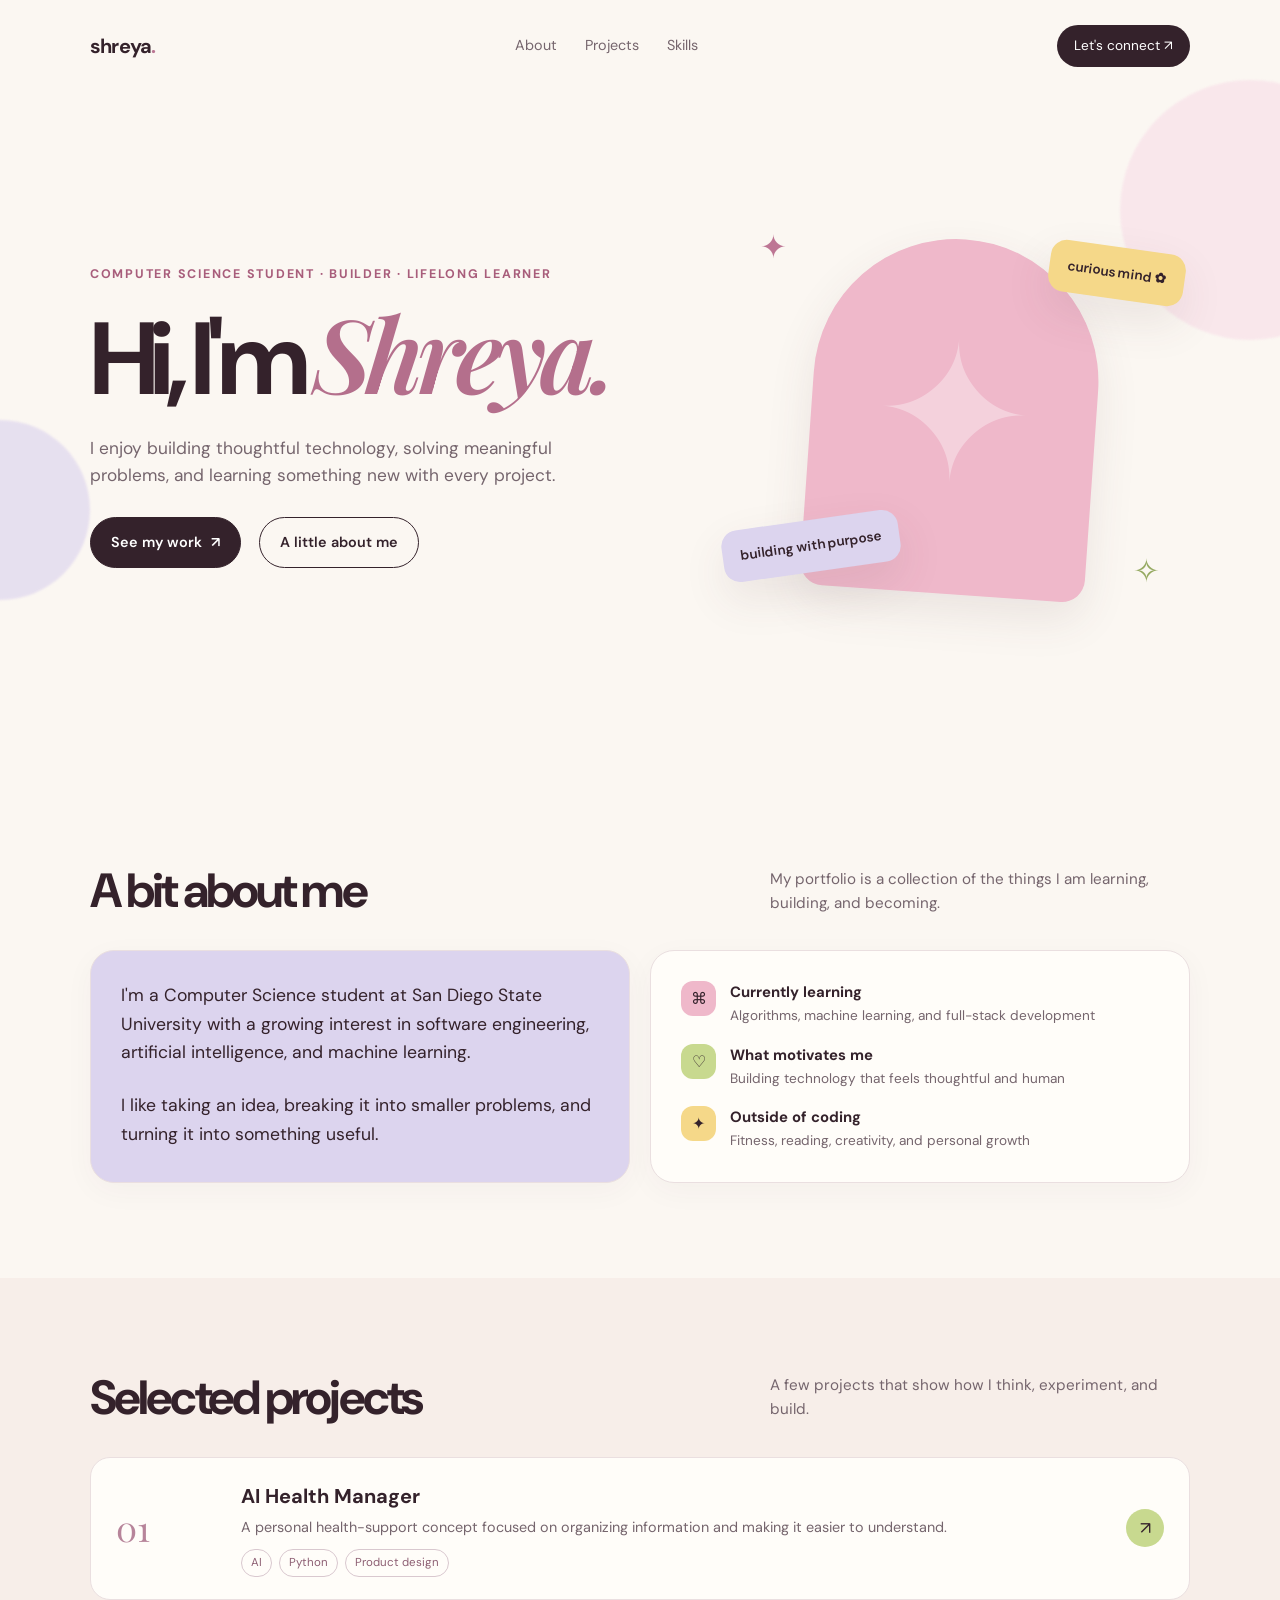
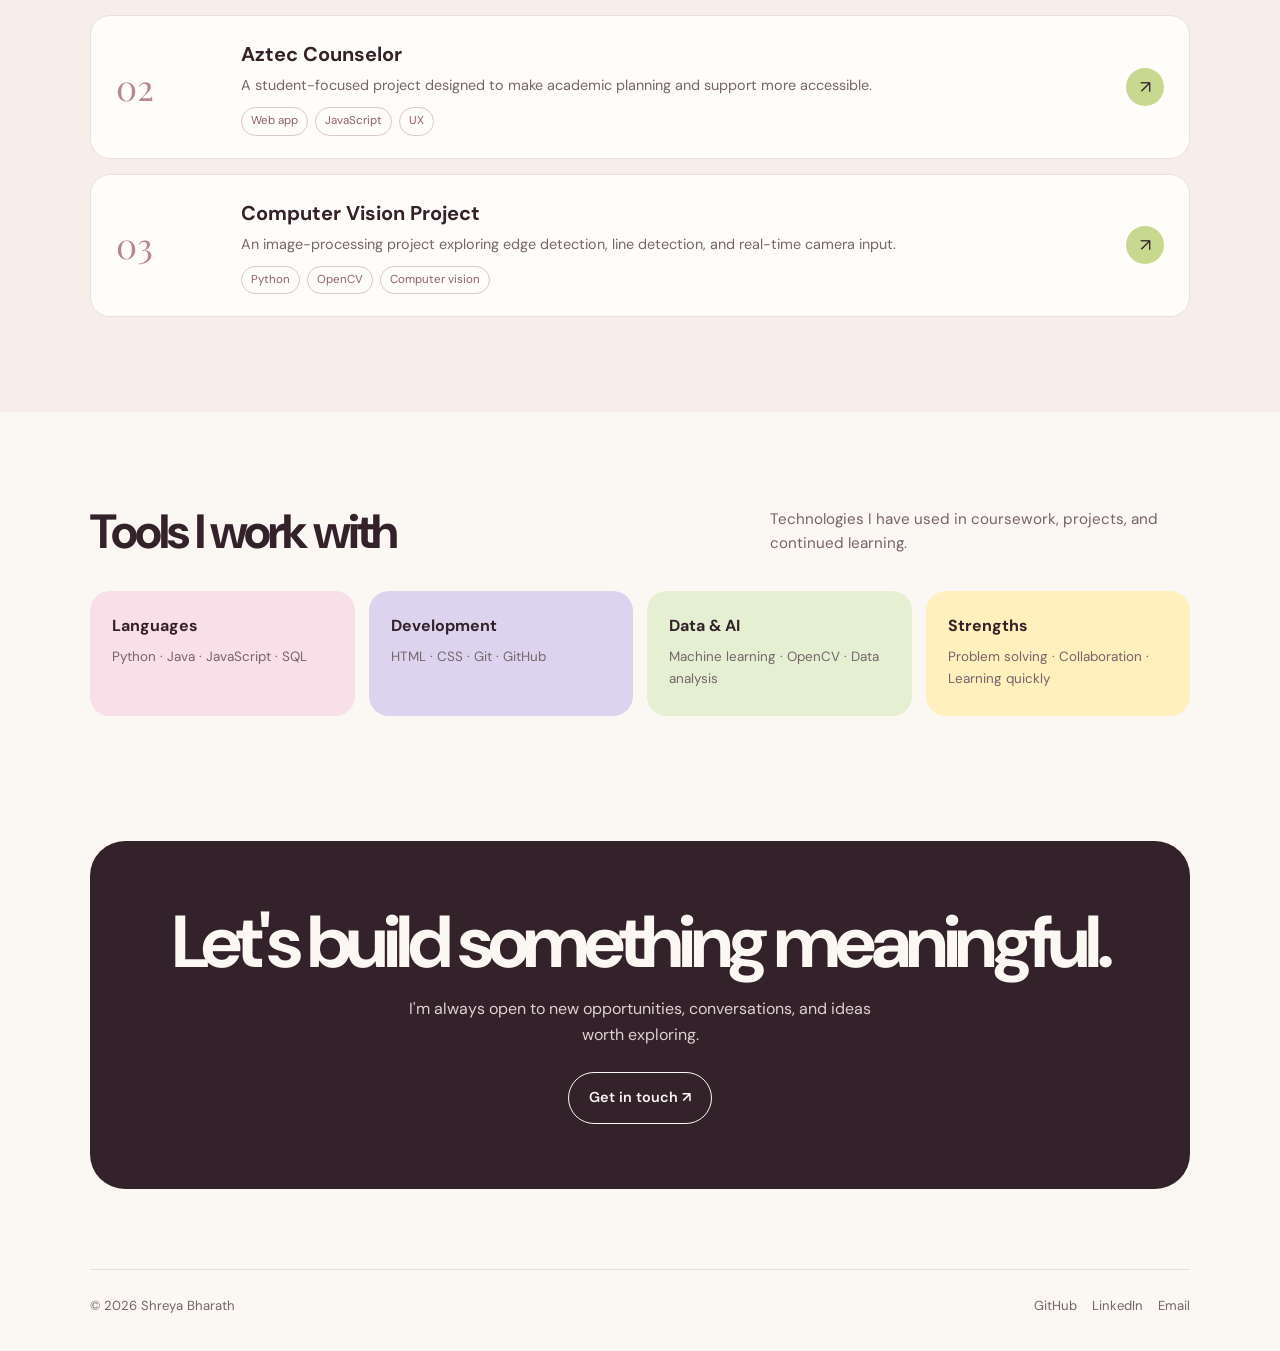
==== index.html @ e18a95d3 "index page" ====
<!DOCTYPE html>
<html lang="en">
<head>
  <meta charset="UTF-8" />
  <meta name="viewport" content="width=device-width, initial-scale=1.0" />
  <meta name="description" content="Shreya Bharath's software engineering portfolio." />
  <title>Shreya Bharath | Software Engineer</title>
  <style>
    @import url('https://fonts.googleapis.com/css2?family=DM+Sans:wght@400;500;600;700&family=Playfair+Display:ital,wght@0,600;1,600&display=swap');

    :root {
      --cream: #fbf7f2;
      --paper: #fffdf9;
      --ink: #34222b;
      --muted: #75656d;
      --pink: #efb8ca;
      --pink-soft: #f8dfe8;
      --lavender: #dcd4ee;
      --sage: #c8d98f;
      --yellow: #f5d889;
      --line: #eadfe0;
      --shadow: 0 18px 45px rgba(87, 55, 68, 0.10);
    }

    * { box-sizing: border-box; margin: 0; padding: 0; }
    html { scroll-behavior: smooth; }
    body {
      background: var(--cream);
      color: var(--ink);
      font-family: 'DM Sans', sans-serif;
      line-height: 1.6;
      overflow-x: hidden;
    }
    a { color: inherit; text-decoration: none; }
    .container { width: min(1100px, calc(100% - 40px)); margin: 0 auto; }

    .blob { position: absolute; z-index: -1; border-radius: 50%; filter: blur(1px); opacity: .65; }
    .blob-one { width: 260px; height: 260px; background: var(--pink-soft); top: 80px; right: -100px; }
    .blob-two { width: 180px; height: 180px; background: var(--lavender); top: 420px; left: -90px; }

    nav {
      display: flex; align-items: center; justify-content: space-between;
      padding: 25px 0; position: relative;
    }
    .logo { font-weight: 700; letter-spacing: -.04em; font-size: 1.25rem; }
    .logo span { color: #ba7693; }
    .nav-links { display: flex; gap: 28px; color: var(--muted); font-size: .9rem; }
    .nav-links a:hover { color: #a85d7b; }
    .nav-cta { background: var(--ink); color: white; padding: 10px 17px; border-radius: 999px; font-size: .85rem; }

    .hero { min-height: 680px; display: grid; grid-template-columns: 1.1fr .9fr; align-items: center; gap: 50px; padding: 70px 0 100px; }
    .eyebrow { color: #a85d7b; font-size: .78rem; font-weight: 700; letter-spacing: .14em; text-transform: uppercase; margin-bottom: 19px; }
    h1 { font-size: clamp(3.4rem, 8vw, 6.8rem); line-height: .94; letter-spacing: -.08em; max-width: 700px; }
    h1 em { color: #b46f8c; font-family: 'Playfair Display', serif; font-weight: 600; letter-spacing: -.06em; }
    .hero-copy { color: var(--muted); font-size: 1.08rem; max-width: 520px; margin: 27px 0; }
    .hero-actions { display: flex; align-items: center; gap: 18px; flex-wrap: wrap; }
    .button { display: inline-flex; align-items: center; gap: 9px; border: 1px solid var(--ink); border-radius: 999px; padding: 13px 20px; font-weight: 600; font-size: .9rem; transition: transform .2s, box-shadow .2s; }
    .button:hover { transform: translateY(-3px); box-shadow: var(--shadow); }
    .button.primary { background: var(--ink); color: white; }
    .button.secondary { background: transparent; }

    .hero-art { min-height: 390px; position: relative; display: grid; place-items: center; }
    .portrait-card { width: 285px; height: 355px; background: var(--pink); border-radius: 150px 150px 24px 24px; transform: rotate(4deg); box-shadow: var(--shadow); display: grid; place-items: center; overflow: hidden; }
    .portrait-card::before { content: '✦'; color: white; font-size: 12rem; opacity: .35; }
    .art-note { position: absolute; background: var(--paper); padding: 15px 18px; border-radius: 16px; box-shadow: var(--shadow); font-size: .85rem; font-weight: 600; }
    .note-one { top: 25px; right: 5px; transform: rotate(8deg); background: var(--yellow); }
    .note-two { bottom: 40px; left: 4px; transform: rotate(-8deg); background: var(--lavender); }
    .sparkle { position: absolute; color: #bd7694; font-size: 2rem; }
    .sparkle-one { top: 0; left: 42px; }
    .sparkle-two { right: 30px; bottom: 15px; color: #95a961; }

    section { padding: 95px 0; }
    .section-heading { display: flex; justify-content: space-between; align-items: end; margin-bottom: 35px; gap: 20px; }
    .section-heading h2 { font-size: clamp(2rem, 4vw, 3rem); letter-spacing: -.06em; line-height: 1; }
    .section-heading p { color: var(--muted); max-width: 420px; font-size: .95rem; }
    .about-grid { display: grid; grid-template-columns: 1fr 1fr; gap: 20px; }
    .card { background: var(--paper); border: 1px solid var(--line); border-radius: 24px; padding: 30px; box-shadow: 0 8px 30px rgba(87,55,68,.04); }
    .about-card { background: var(--lavender); }
    .about-card p { font-size: 1.1rem; max-width: 520px; }
    .mini-list { display: grid; gap: 17px; }
    .mini-item { display: flex; gap: 14px; align-items: flex-start; }
    .mini-icon { width: 35px; height: 35px; border-radius: 12px; display: grid; place-items: center; background: var(--pink); flex: 0 0 auto; }
    .mini-item:nth-child(2) .mini-icon { background: var(--sage); }
    .mini-item:nth-child(3) .mini-icon { background: var(--yellow); }
    .mini-item strong { display: block; font-size: .93rem; }
    .mini-item span { display: block; color: var(--muted); font-size: .85rem; }

    .projects { background: #f7eee9; }
    .project-list { display: grid; gap: 15px; }
    .project { display: grid; grid-template-columns: 100px 1fr auto; gap: 25px; align-items: center; background: var(--paper); border: 1px solid var(--line); border-radius: 20px; padding: 22px 25px; transition: transform .2s, box-shadow .2s; }
    .project:hover { transform: translateY(-4px); box-shadow: var(--shadow); }
    .project-number { font-family: 'Playfair Display', serif; font-size: 2.2rem; color: #b7849a; }
    .project h3 { font-size: 1.25rem; margin-bottom: 4px; }
    .project p { color: var(--muted); font-size: .9rem; }
    .tags { display: flex; gap: 7px; flex-wrap: wrap; margin-top: 10px; }
    .tag { border: 1px solid #d9c8cf; border-radius: 999px; padding: 4px 9px; color: #8d5f73; font-size: .72rem; }
    .arrow { width: 38px; height: 38px; border-radius: 50%; background: var(--sage); display: grid; place-items: center; font-size: 1.1rem; }

    .skills-grid { display: grid; grid-template-columns: repeat(4, 1fr); gap: 14px; }
    .skill { padding: 22px; border-radius: 20px; min-height: 125px; }
    .skill:nth-child(1) { background: var(--pink-soft); }
    .skill:nth-child(2) { background: var(--lavender); }
    .skill:nth-child(3) { background: #e5efd1; }
    .skill:nth-child(4) { background: #fff0bd; }
    .skill h3 { font-size: 1rem; margin-bottom: 8px; }
    .skill p { color: var(--muted); font-size: .84rem; }

    .contact { text-align: center; background: var(--ink); color: var(--cream); border-radius: 35px; padding: 65px 30px; margin: 30px auto 80px; }
    .contact h2 { font-size: clamp(2.3rem, 6vw, 4.6rem); letter-spacing: -.07em; line-height: 1; margin-bottom: 17px; }
    .contact p { color: #dfd0d4; max-width: 480px; margin: 0 auto 25px; }
    .contact .button { border-color: var(--cream); color: var(--cream); }
    footer { display: flex; justify-content: space-between; border-top: 1px solid var(--line); padding: 25px 0 35px; color: var(--muted); font-size: .82rem; }
    .socials { display: flex; gap: 15px; }
    .socials a:hover { color: #a85d7b; }

    @media (max-width: 760px) {
      .container { width: min(100% - 28px, 600px); }
      .nav-links { display: none; }
      .hero { grid-template-columns: 1fr; padding-top: 45px; min-height: auto; }
      .hero-art { min-height: 330px; }
      .portrait-card { width: 235px; height: 290px; }
      .section-heading, .about-grid { grid-template-columns: 1fr; display: grid; }
      .project { grid-template-columns: 45px 1fr auto; gap: 14px; padding: 19px; }
      .project-number { font-size: 1.7rem; }
      .skills-grid { grid-template-columns: 1fr 1fr; }
      footer { gap: 15px; flex-direction: column; }
    }
  </style>
</head>
<body>
  <div class="blob blob-one"></div>
  <div class="blob blob-two"></div>

  <header class="container">
    <nav>
      <a class="logo" href="#top">shreya<span>.</span></a>
      <div class="nav-links">
        <a href="#about">About</a>
        <a href="#projects">Projects</a>
        <a href="#skills">Skills</a>
      </div>
      <a class="nav-cta" href="#contact">Let's connect ↗</a>
    </nav>
  </header>

  <main id="top">
    <section class="container hero">
      <div>
        <p class="eyebrow">Computer science student · builder · lifelong learner</p>
        <h1>Hi, I'm <em>Shreya.</em></h1>
        <p class="hero-copy">I enjoy building thoughtful technology, solving meaningful problems, and learning something new with every project.</p>
        <div class="hero-actions">
          <a class="button primary" href="#projects">See my work <span>↗</span></a>
          <a class="button secondary" href="#about">A little about me</a>
        </div>
      </div>
      <div class="hero-art" aria-label="Decorative portfolio illustration">
        <div class="sparkle sparkle-one">✦</div>
        <div class="portrait-card"></div>
        <div class="art-note note-one">curious mind ✿</div>
        <div class="art-note note-two">building with purpose</div>
        <div class="sparkle sparkle-two">✧</div>
      </div>
    </section>

    <section id="about" class="container">
      <div class="section-heading">
        <h2>A bit about me</h2>
        <p>My portfolio is a collection of the things I am learning, building, and becoming.</p>
      </div>
      <div class="about-grid">
        <div class="card about-card">
          <p>I'm a Computer Science student at San Diego State University with a growing interest in software engineering, artificial intelligence, and machine learning.</p>
          <br />
          <p>I like taking an idea, breaking it into smaller problems, and turning it into something useful.</p>
        </div>
        <div class="card mini-list">
          <div class="mini-item"><div class="mini-icon">⌘</div><div><strong>Currently learning</strong><span>Algorithms, machine learning, and full-stack development</span></div></div>
          <div class="mini-item"><div class="mini-icon">♡</div><div><strong>What motivates me</strong><span>Building technology that feels thoughtful and human</span></div></div>
          <div class="mini-item"><div class="mini-icon">✦</div><div><strong>Outside of coding</strong><span>Fitness, reading, creativity, and personal growth</span></div></div>
        </div>
      </div>
    </section>

    <section id="projects" class="projects">
      <div class="container">
        <div class="section-heading">
          <h2>Selected projects</h2>
          <p>A few projects that show how I think, experiment, and build.</p>
        </div>
        <div class="project-list">
          <a class="project" href="#" target="_blank" rel="noreferrer">
            <div class="project-number">01</div>
            <div><h3>AI Health Manager</h3><p>A personal health-support concept focused on organizing information and making it easier to understand.</p><div class="tags"><span class="tag">AI</span><span class="tag">Python</span><span class="tag">Product design</span></div></div><div class="arrow">↗</div>
          </a>
          <a class="project" href="#" target="_blank" rel="noreferrer">
            <div class="project-number">02</div>
            <div><h3>Aztec Counselor</h3><p>A student-focused project designed to make academic planning and support more accessible.</p><div class="tags"><span class="tag">Web app</span><span class="tag">JavaScript</span><span class="tag">UX</span></div></div><div class="arrow">↗</div>
          </a>
          <a class="project" href="#" target="_blank" rel="noreferrer">
            <div class="project-number">03</div>
            <div><h3>Computer Vision Project</h3><p>An image-processing project exploring edge detection, line detection, and real-time camera input.</p><div class="tags"><span class="tag">Python</span><span class="tag">OpenCV</span><span class="tag">Computer vision</span></div></div><div class="arrow">↗</div>
          </a>
        </div>
      </div>
    </section>

    <section id="skills" class="container">
      <div class="section-heading"><h2>Tools I work with</h2><p>Technologies I have used in coursework, projects, and continued learning.</p></div>
      <div class="skills-grid">
        <div class="skill"><h3>Languages</h3><p>Python · Java · JavaScript · SQL</p></div>
        <div class="skill"><h3>Development</h3><p>HTML · CSS · Git · GitHub</p></div>
        <div class="skill"><h3>Data & AI</h3><p>Machine learning · OpenCV · Data analysis</p></div>
        <div class="skill"><h3>Strengths</h3><p>Problem solving · Collaboration · Learning quickly</p></div>
      </div>
    </section>

    <section id="contact" class="container contact">
      <h2>Let's build something meaningful.</h2>
      <p>I'm always open to new opportunities, conversations, and ideas worth exploring.</p>
      <a class="button" href="mailto:your.email@example.com">Get in touch ↗</a>
    </section>
  </main>

  <footer class="container">
    <span>© 2026 Shreya Bharath</span>
    <div class="socials"><a href="https://github.com/shreyabharath27" target="_blank" rel="noreferrer">GitHub</a><a href="https://www.linkedin.com" target="_blank" rel="noreferrer">LinkedIn</a><a href="mailto:your.email@example.com">Email</a></div>
  </footer>
</body>
</html>
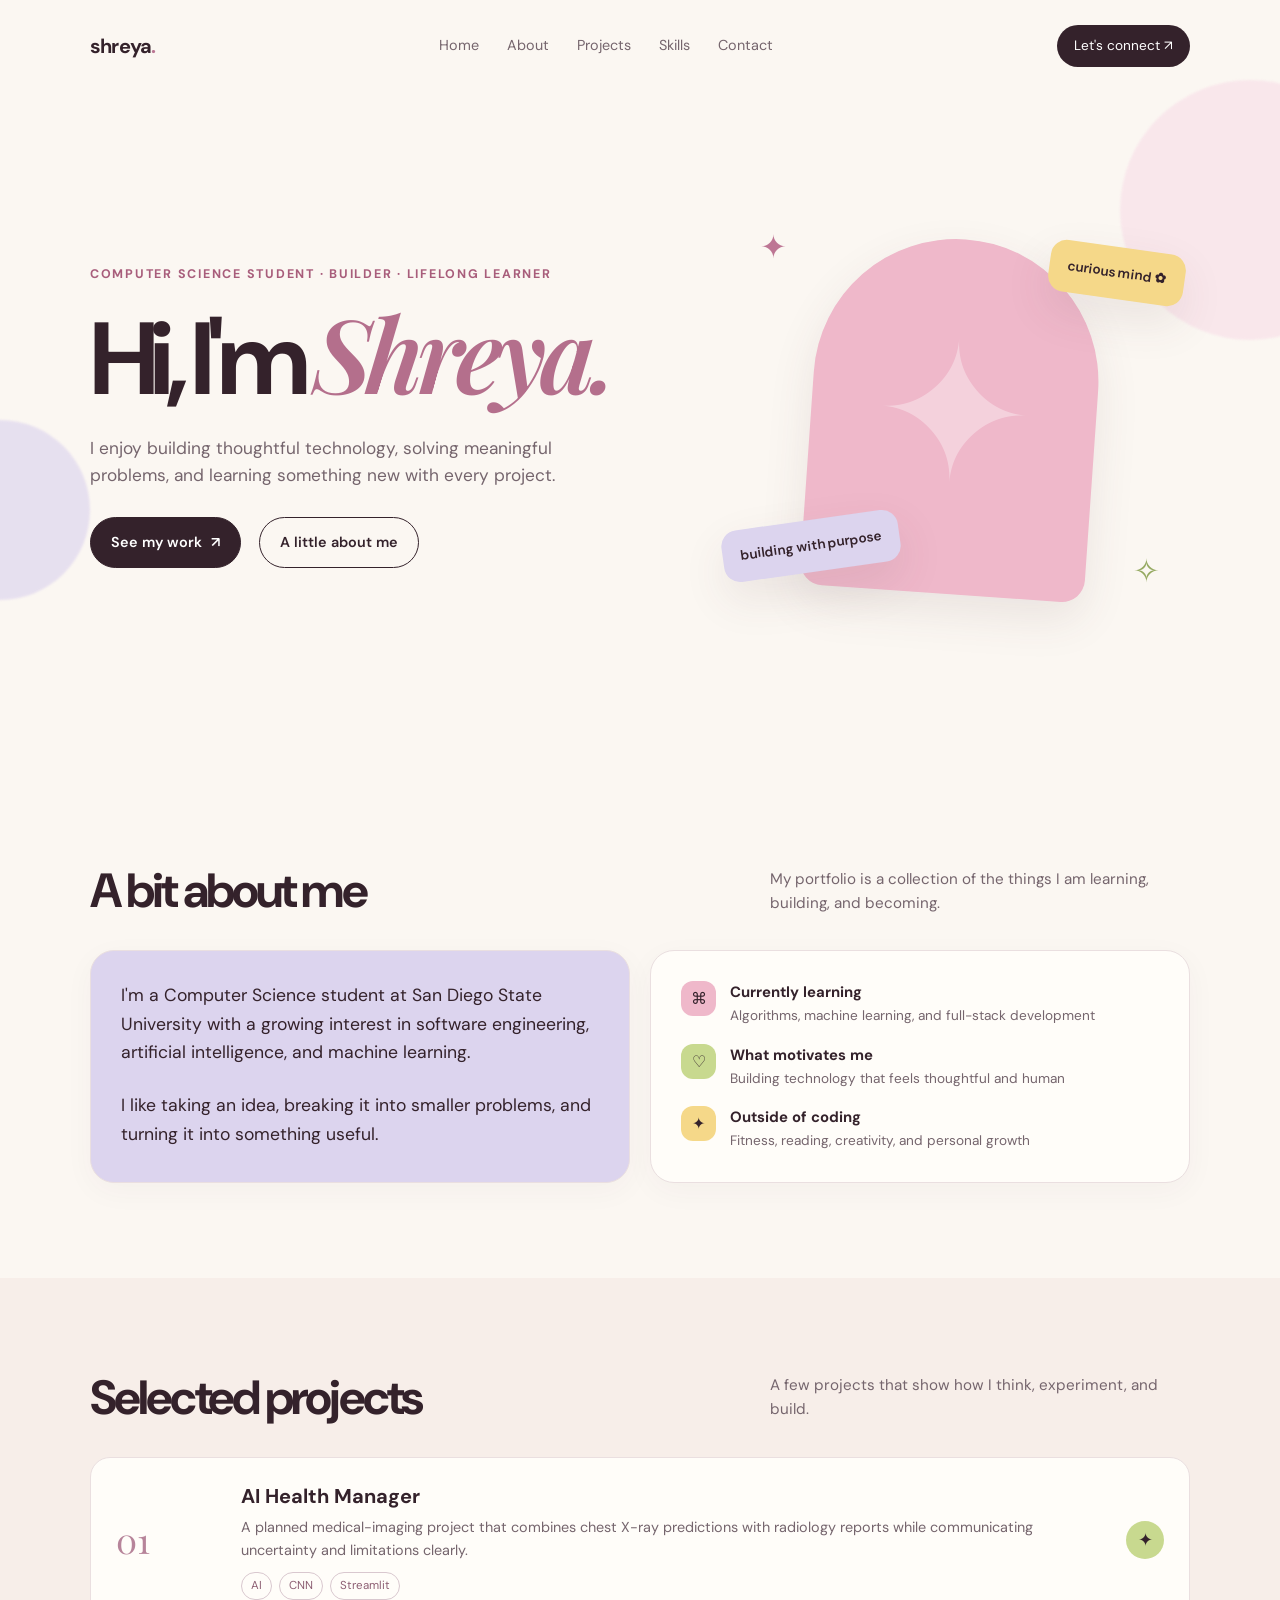
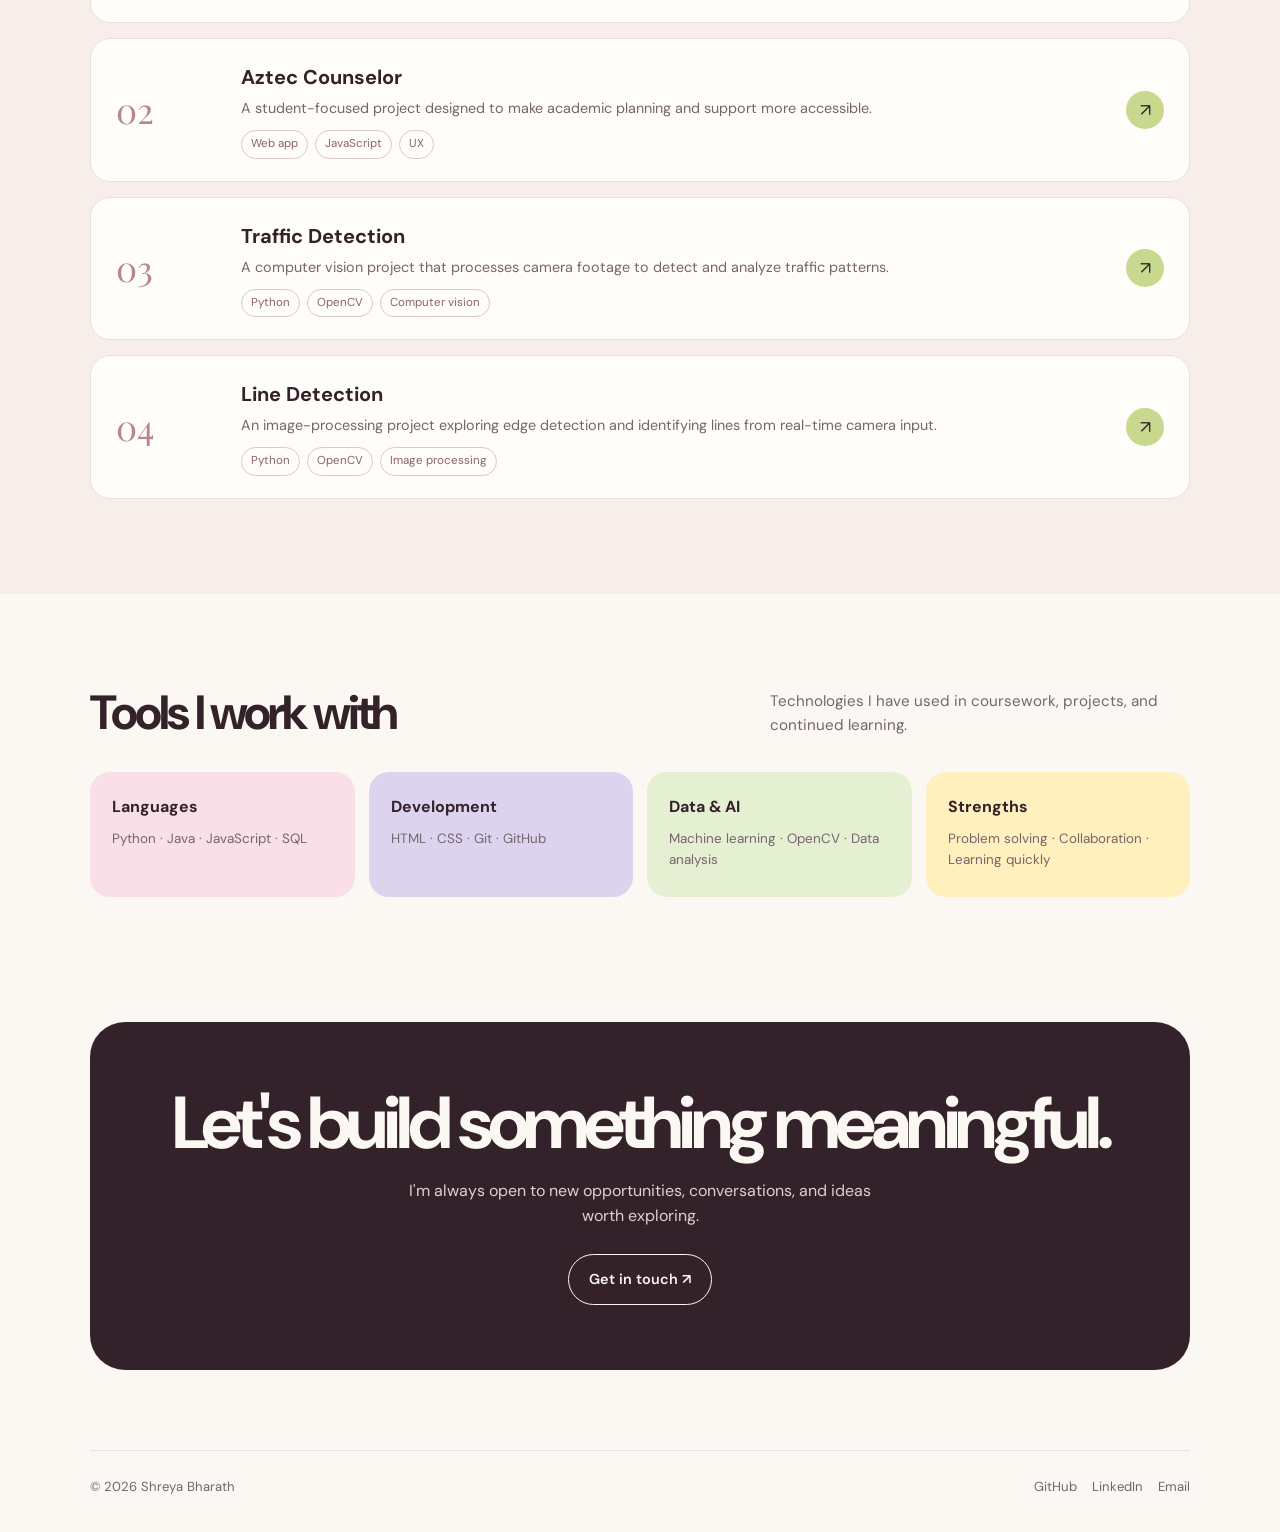
==== commit 80d50879: "updates with project links" ====
--- a/index.html
+++ b/index.html
@@ -5,6 +5,7 @@
   <meta name="viewport" content="width=device-width, initial-scale=1.0" />
   <meta name="description" content="Shreya Bharath's software engineering portfolio." />
   <title>Shreya Bharath | Software Engineer</title>
+
   <style>
     @import url('https://fonts.googleapis.com/css2?family=DM+Sans:wght@400;500;600;700&family=Playfair+Display:ital,wght@0,600;1,600&display=swap');
 
@@ -19,11 +20,19 @@
       --sage: #c8d98f;
       --yellow: #f5d889;
       --line: #eadfe0;
-      --shadow: 0 18px 45px rgba(87, 55, 68, 0.10);
-    }
-
-    * { box-sizing: border-box; margin: 0; padding: 0; }
-    html { scroll-behavior: smooth; }
+      --shadow: 0 18px 45px rgba(87, 55, 68, 0.1);
+    }
+
+    * {
+      box-sizing: border-box;
+      margin: 0;
+      padding: 0;
+    }
+
+    html {
+      scroll-behavior: smooth;
+    }
+
     body {
       background: var(--cream);
       color: var(--ink);
@@ -31,102 +40,505 @@
       line-height: 1.6;
       overflow-x: hidden;
     }
-    a { color: inherit; text-decoration: none; }
-    .container { width: min(1100px, calc(100% - 40px)); margin: 0 auto; }
-
-    .blob { position: absolute; z-index: -1; border-radius: 50%; filter: blur(1px); opacity: .65; }
-    .blob-one { width: 260px; height: 260px; background: var(--pink-soft); top: 80px; right: -100px; }
-    .blob-two { width: 180px; height: 180px; background: var(--lavender); top: 420px; left: -90px; }
+
+    a {
+      color: inherit;
+      text-decoration: none;
+    }
+
+    .container {
+      width: min(1100px, calc(100% - 40px));
+      margin: 0 auto;
+    }
+
+    .blob {
+      position: absolute;
+      z-index: -1;
+      border-radius: 50%;
+      filter: blur(1px);
+      opacity: 0.65;
+    }
+
+    .blob-one {
+      width: 260px;
+      height: 260px;
+      background: var(--pink-soft);
+      top: 80px;
+      right: -100px;
+    }
+
+    .blob-two {
+      width: 180px;
+      height: 180px;
+      background: var(--lavender);
+      top: 420px;
+      left: -90px;
+    }
 
     nav {
-      display: flex; align-items: center; justify-content: space-between;
-      padding: 25px 0; position: relative;
-    }
-    .logo { font-weight: 700; letter-spacing: -.04em; font-size: 1.25rem; }
-    .logo span { color: #ba7693; }
-    .nav-links { display: flex; gap: 28px; color: var(--muted); font-size: .9rem; }
-    .nav-links a:hover { color: #a85d7b; }
-    .nav-cta { background: var(--ink); color: white; padding: 10px 17px; border-radius: 999px; font-size: .85rem; }
-
-    .hero { min-height: 680px; display: grid; grid-template-columns: 1.1fr .9fr; align-items: center; gap: 50px; padding: 70px 0 100px; }
-    .eyebrow { color: #a85d7b; font-size: .78rem; font-weight: 700; letter-spacing: .14em; text-transform: uppercase; margin-bottom: 19px; }
-    h1 { font-size: clamp(3.4rem, 8vw, 6.8rem); line-height: .94; letter-spacing: -.08em; max-width: 700px; }
-    h1 em { color: #b46f8c; font-family: 'Playfair Display', serif; font-weight: 600; letter-spacing: -.06em; }
-    .hero-copy { color: var(--muted); font-size: 1.08rem; max-width: 520px; margin: 27px 0; }
-    .hero-actions { display: flex; align-items: center; gap: 18px; flex-wrap: wrap; }
-    .button { display: inline-flex; align-items: center; gap: 9px; border: 1px solid var(--ink); border-radius: 999px; padding: 13px 20px; font-weight: 600; font-size: .9rem; transition: transform .2s, box-shadow .2s; }
-    .button:hover { transform: translateY(-3px); box-shadow: var(--shadow); }
-    .button.primary { background: var(--ink); color: white; }
-    .button.secondary { background: transparent; }
-
-    .hero-art { min-height: 390px; position: relative; display: grid; place-items: center; }
-    .portrait-card { width: 285px; height: 355px; background: var(--pink); border-radius: 150px 150px 24px 24px; transform: rotate(4deg); box-shadow: var(--shadow); display: grid; place-items: center; overflow: hidden; }
-    .portrait-card::before { content: '✦'; color: white; font-size: 12rem; opacity: .35; }
-    .art-note { position: absolute; background: var(--paper); padding: 15px 18px; border-radius: 16px; box-shadow: var(--shadow); font-size: .85rem; font-weight: 600; }
-    .note-one { top: 25px; right: 5px; transform: rotate(8deg); background: var(--yellow); }
-    .note-two { bottom: 40px; left: 4px; transform: rotate(-8deg); background: var(--lavender); }
-    .sparkle { position: absolute; color: #bd7694; font-size: 2rem; }
-    .sparkle-one { top: 0; left: 42px; }
-    .sparkle-two { right: 30px; bottom: 15px; color: #95a961; }
-
-    section { padding: 95px 0; }
-    .section-heading { display: flex; justify-content: space-between; align-items: end; margin-bottom: 35px; gap: 20px; }
-    .section-heading h2 { font-size: clamp(2rem, 4vw, 3rem); letter-spacing: -.06em; line-height: 1; }
-    .section-heading p { color: var(--muted); max-width: 420px; font-size: .95rem; }
-    .about-grid { display: grid; grid-template-columns: 1fr 1fr; gap: 20px; }
-    .card { background: var(--paper); border: 1px solid var(--line); border-radius: 24px; padding: 30px; box-shadow: 0 8px 30px rgba(87,55,68,.04); }
-    .about-card { background: var(--lavender); }
-    .about-card p { font-size: 1.1rem; max-width: 520px; }
-    .mini-list { display: grid; gap: 17px; }
-    .mini-item { display: flex; gap: 14px; align-items: flex-start; }
-    .mini-icon { width: 35px; height: 35px; border-radius: 12px; display: grid; place-items: center; background: var(--pink); flex: 0 0 auto; }
-    .mini-item:nth-child(2) .mini-icon { background: var(--sage); }
-    .mini-item:nth-child(3) .mini-icon { background: var(--yellow); }
-    .mini-item strong { display: block; font-size: .93rem; }
-    .mini-item span { display: block; color: var(--muted); font-size: .85rem; }
-
-    .projects { background: #f7eee9; }
-    .project-list { display: grid; gap: 15px; }
-    .project { display: grid; grid-template-columns: 100px 1fr auto; gap: 25px; align-items: center; background: var(--paper); border: 1px solid var(--line); border-radius: 20px; padding: 22px 25px; transition: transform .2s, box-shadow .2s; }
-    .project:hover { transform: translateY(-4px); box-shadow: var(--shadow); }
-    .project-number { font-family: 'Playfair Display', serif; font-size: 2.2rem; color: #b7849a; }
-    .project h3 { font-size: 1.25rem; margin-bottom: 4px; }
-    .project p { color: var(--muted); font-size: .9rem; }
-    .tags { display: flex; gap: 7px; flex-wrap: wrap; margin-top: 10px; }
-    .tag { border: 1px solid #d9c8cf; border-radius: 999px; padding: 4px 9px; color: #8d5f73; font-size: .72rem; }
-    .arrow { width: 38px; height: 38px; border-radius: 50%; background: var(--sage); display: grid; place-items: center; font-size: 1.1rem; }
-
-    .skills-grid { display: grid; grid-template-columns: repeat(4, 1fr); gap: 14px; }
-    .skill { padding: 22px; border-radius: 20px; min-height: 125px; }
-    .skill:nth-child(1) { background: var(--pink-soft); }
-    .skill:nth-child(2) { background: var(--lavender); }
-    .skill:nth-child(3) { background: #e5efd1; }
-    .skill:nth-child(4) { background: #fff0bd; }
-    .skill h3 { font-size: 1rem; margin-bottom: 8px; }
-    .skill p { color: var(--muted); font-size: .84rem; }
-
-    .contact { text-align: center; background: var(--ink); color: var(--cream); border-radius: 35px; padding: 65px 30px; margin: 30px auto 80px; }
-    .contact h2 { font-size: clamp(2.3rem, 6vw, 4.6rem); letter-spacing: -.07em; line-height: 1; margin-bottom: 17px; }
-    .contact p { color: #dfd0d4; max-width: 480px; margin: 0 auto 25px; }
-    .contact .button { border-color: var(--cream); color: var(--cream); }
-    footer { display: flex; justify-content: space-between; border-top: 1px solid var(--line); padding: 25px 0 35px; color: var(--muted); font-size: .82rem; }
-    .socials { display: flex; gap: 15px; }
-    .socials a:hover { color: #a85d7b; }
+      display: flex;
+      align-items: center;
+      justify-content: space-between;
+      padding: 25px 0;
+    }
+
+    .logo {
+      font-weight: 700;
+      letter-spacing: -0.04em;
+      font-size: 1.25rem;
+    }
+
+    .logo span {
+      color: #ba7693;
+    }
+
+    .nav-links {
+      display: flex;
+      gap: 28px;
+      color: var(--muted);
+      font-size: 0.9rem;
+    }
+
+    .nav-links a:hover {
+      color: #a85d7b;
+    }
+
+    .nav-cta {
+      background: var(--ink);
+      color: white;
+      padding: 10px 17px;
+      border-radius: 999px;
+      font-size: 0.85rem;
+    }
+
+    .hero {
+      min-height: 680px;
+      display: grid;
+      grid-template-columns: 1.1fr 0.9fr;
+      align-items: center;
+      gap: 50px;
+      padding: 70px 0 100px;
+    }
+
+    .eyebrow {
+      color: #a85d7b;
+      font-size: 0.78rem;
+      font-weight: 700;
+      letter-spacing: 0.14em;
+      text-transform: uppercase;
+      margin-bottom: 19px;
+    }
+
+    h1 {
+      font-size: clamp(3.4rem, 8vw, 6.8rem);
+      line-height: 0.94;
+      letter-spacing: -0.08em;
+      max-width: 700px;
+    }
+
+    h1 em {
+      color: #b46f8c;
+      font-family: 'Playfair Display', serif;
+      font-weight: 600;
+      letter-spacing: -0.06em;
+    }
+
+    .hero-copy {
+      color: var(--muted);
+      font-size: 1.08rem;
+      max-width: 520px;
+      margin: 27px 0;
+    }
+
+    .hero-actions {
+      display: flex;
+      align-items: center;
+      gap: 18px;
+      flex-wrap: wrap;
+    }
+
+    .button {
+      display: inline-flex;
+      align-items: center;
+      gap: 9px;
+      border: 1px solid var(--ink);
+      border-radius: 999px;
+      padding: 13px 20px;
+      font-weight: 600;
+      font-size: 0.9rem;
+      transition: transform 0.2s, box-shadow 0.2s;
+    }
+
+    .button:hover {
+      transform: translateY(-3px);
+      box-shadow: var(--shadow);
+    }
+
+    .button.primary {
+      background: var(--ink);
+      color: white;
+    }
+
+    .button.secondary {
+      background: transparent;
+    }
+
+    .hero-art {
+      min-height: 390px;
+      position: relative;
+      display: grid;
+      place-items: center;
+    }
+
+    .portrait-card {
+      width: 285px;
+      height: 355px;
+      background: var(--pink);
+      border-radius: 150px 150px 24px 24px;
+      transform: rotate(4deg);
+      box-shadow: var(--shadow);
+      display: grid;
+      place-items: center;
+      overflow: hidden;
+    }
+
+    .portrait-card::before {
+      content: '✦';
+      color: white;
+      font-size: 12rem;
+      opacity: 0.35;
+    }
+
+    .art-note {
+      position: absolute;
+      background: var(--paper);
+      padding: 15px 18px;
+      border-radius: 16px;
+      box-shadow: var(--shadow);
+      font-size: 0.85rem;
+      font-weight: 600;
+    }
+
+    .note-one {
+      top: 25px;
+      right: 5px;
+      transform: rotate(8deg);
+      background: var(--yellow);
+    }
+
+    .note-two {
+      bottom: 40px;
+      left: 4px;
+      transform: rotate(-8deg);
+      background: var(--lavender);
+    }
+
+    .sparkle {
+      position: absolute;
+      color: #bd7694;
+      font-size: 2rem;
+    }
+
+    .sparkle-one {
+      top: 0;
+      left: 42px;
+    }
+
+    .sparkle-two {
+      right: 30px;
+      bottom: 15px;
+      color: #95a961;
+    }
+
+    section {
+      padding: 95px 0;
+    }
+
+    .section-heading {
+      display: flex;
+      justify-content: space-between;
+      align-items: end;
+      margin-bottom: 35px;
+      gap: 20px;
+    }
+
+    .section-heading h2 {
+      font-size: clamp(2rem, 4vw, 3rem);
+      letter-spacing: -0.06em;
+      line-height: 1;
+    }
+
+    .section-heading p {
+      color: var(--muted);
+      max-width: 420px;
+      font-size: 0.95rem;
+    }
+
+    .about-grid {
+      display: grid;
+      grid-template-columns: 1fr 1fr;
+      gap: 20px;
+    }
+
+    .card {
+      background: var(--paper);
+      border: 1px solid var(--line);
+      border-radius: 24px;
+      padding: 30px;
+      box-shadow: 0 8px 30px rgba(87, 55, 68, 0.04);
+    }
+
+    .about-card {
+      background: var(--lavender);
+    }
+
+    .about-card p {
+      font-size: 1.1rem;
+      max-width: 520px;
+    }
+
+    .mini-list {
+      display: grid;
+      gap: 17px;
+    }
+
+    .mini-item {
+      display: flex;
+      gap: 14px;
+      align-items: flex-start;
+    }
+
+    .mini-icon {
+      width: 35px;
+      height: 35px;
+      border-radius: 12px;
+      display: grid;
+      place-items: center;
+      background: var(--pink);
+      flex: 0 0 auto;
+    }
+
+    .mini-item:nth-child(2) .mini-icon {
+      background: var(--sage);
+    }
+
+    .mini-item:nth-child(3) .mini-icon {
+      background: var(--yellow);
+    }
+
+    .mini-item strong {
+      display: block;
+      font-size: 0.93rem;
+    }
+
+    .mini-item span {
+      display: block;
+      color: var(--muted);
+      font-size: 0.85rem;
+    }
+
+    .projects {
+      background: #f7eee9;
+    }
+
+    .project-list {
+      display: grid;
+      gap: 15px;
+    }
+
+    .project {
+      display: grid;
+      grid-template-columns: 100px 1fr auto;
+      gap: 25px;
+      align-items: center;
+      background: var(--paper);
+      border: 1px solid var(--line);
+      border-radius: 20px;
+      padding: 22px 25px;
+      transition: transform 0.2s, box-shadow 0.2s;
+    }
+
+    .project:hover {
+      transform: translateY(-4px);
+      box-shadow: var(--shadow);
+    }
+
+    .project-number {
+      font-family: 'Playfair Display', serif;
+      font-size: 2.2rem;
+      color: #b7849a;
+    }
+
+    .project h3 {
+      font-size: 1.25rem;
+      margin-bottom: 4px;
+    }
+
+    .project p {
+      color: var(--muted);
+      font-size: 0.9rem;
+    }
+
+    .tags {
+      display: flex;
+      gap: 7px;
+      flex-wrap: wrap;
+      margin-top: 10px;
+    }
+
+    .tag {
+      border: 1px solid #d9c8cf;
+      border-radius: 999px;
+      padding: 4px 9px;
+      color: #8d5f73;
+      font-size: 0.72rem;
+    }
+
+    .arrow {
+      width: 38px;
+      height: 38px;
+      border-radius: 50%;
+      background: var(--sage);
+      display: grid;
+      place-items: center;
+      font-size: 1.1rem;
+    }
+
+    .skills-grid {
+      display: grid;
+      grid-template-columns: repeat(4, 1fr);
+      gap: 14px;
+    }
+
+    .skill {
+      padding: 22px;
+      border-radius: 20px;
+      min-height: 125px;
+    }
+
+    .skill:nth-child(1) {
+      background: var(--pink-soft);
+    }
+
+    .skill:nth-child(2) {
+      background: var(--lavender);
+    }
+
+    .skill:nth-child(3) {
+      background: #e5efd1;
+    }
+
+    .skill:nth-child(4) {
+      background: #fff0bd;
+    }
+
+    .skill h3 {
+      font-size: 1rem;
+      margin-bottom: 8px;
+    }
+
+    .skill p {
+      color: var(--muted);
+      font-size: 0.84rem;
+    }
+
+    .contact {
+      text-align: center;
+      background: var(--ink);
+      color: var(--cream);
+      border-radius: 35px;
+      padding: 65px 30px;
+      margin: 30px auto 80px;
+    }
+
+    .contact h2 {
+      font-size: clamp(2.3rem, 6vw, 4.6rem);
+      letter-spacing: -0.07em;
+      line-height: 1;
+      margin-bottom: 17px;
+    }
+
+    .contact p {
+      color: #dfd0d4;
+      max-width: 480px;
+      margin: 0 auto 25px;
+    }
+
+    .contact .button {
+      border-color: var(--cream);
+      color: var(--cream);
+    }
+
+    footer {
+      display: flex;
+      justify-content: space-between;
+      border-top: 1px solid var(--line);
+      padding: 25px 0 35px;
+      color: var(--muted);
+      font-size: 0.82rem;
+    }
+
+    .socials {
+      display: flex;
+      gap: 15px;
+    }
+
+    .socials a:hover {
+      color: #a85d7b;
+    }
 
     @media (max-width: 760px) {
-      .container { width: min(100% - 28px, 600px); }
-      .nav-links { display: none; }
-      .hero { grid-template-columns: 1fr; padding-top: 45px; min-height: auto; }
-      .hero-art { min-height: 330px; }
-      .portrait-card { width: 235px; height: 290px; }
-      .section-heading, .about-grid { grid-template-columns: 1fr; display: grid; }
-      .project { grid-template-columns: 45px 1fr auto; gap: 14px; padding: 19px; }
-      .project-number { font-size: 1.7rem; }
-      .skills-grid { grid-template-columns: 1fr 1fr; }
-      footer { gap: 15px; flex-direction: column; }
+      .container {
+        width: min(100% - 28px, 600px);
+      }
+
+      .nav-links {
+        display: none;
+      }
+
+      .hero {
+        grid-template-columns: 1fr;
+        padding-top: 45px;
+        min-height: auto;
+      }
+
+      .hero-art {
+        min-height: 330px;
+      }
+
+      .portrait-card {
+        width: 235px;
+        height: 290px;
+      }
+
+      .section-heading,
+      .about-grid {
+        grid-template-columns: 1fr;
+        display: grid;
+      }
+
+      .project {
+        grid-template-columns: 45px 1fr auto;
+        gap: 14px;
+        padding: 19px;
+      }
+
+      .project-number {
+        font-size: 1.7rem;
+      }
+
+      .skills-grid {
+        grid-template-columns: 1fr 1fr;
+      }
+
+      footer {
+        gap: 15px;
+        flex-direction: column;
+      }
     }
   </style>
 </head>
+
 <body>
   <div class="blob blob-one"></div>
   <div class="blob blob-two"></div>
@@ -134,11 +546,15 @@
   <header class="container">
     <nav>
       <a class="logo" href="#top">shreya<span>.</span></a>
+
       <div class="nav-links">
+        <a href="#top">Home</a>
         <a href="#about">About</a>
         <a href="#projects">Projects</a>
         <a href="#skills">Skills</a>
+        <a href="#contact">Contact</a>
       </div>
+
       <a class="nav-cta" href="#contact">Let's connect ↗</a>
     </nav>
   </header>
@@ -146,15 +562,29 @@
   <main id="top">
     <section class="container hero">
       <div>
-        <p class="eyebrow">Computer science student · builder · lifelong learner</p>
+        <p class="eyebrow">
+          Computer science student · builder · lifelong learner
+        </p>
+
         <h1>Hi, I'm <em>Shreya.</em></h1>
-        <p class="hero-copy">I enjoy building thoughtful technology, solving meaningful problems, and learning something new with every project.</p>
+
+        <p class="hero-copy">
+          I enjoy building thoughtful technology, solving meaningful problems,
+          and learning something new with every project.
+        </p>
+
         <div class="hero-actions">
-          <a class="button primary" href="#projects">See my work <span>↗</span></a>
-          <a class="button secondary" href="#about">A little about me</a>
+          <a class="button primary" href="#projects">
+            See my work <span>↗</span>
+          </a>
+
+          <a class="button secondary" href="#about">
+            A little about me
+          </a>
         </div>
       </div>
-      <div class="hero-art" aria-label="Decorative portfolio illustration">
+
+      <div class="hero-art">
         <div class="sparkle sparkle-one">✦</div>
         <div class="portrait-card"></div>
         <div class="art-note note-one">curious mind ✿</div>
@@ -166,18 +596,58 @@
     <section id="about" class="container">
       <div class="section-heading">
         <h2>A bit about me</h2>
-        <p>My portfolio is a collection of the things I am learning, building, and becoming.</p>
+        <p>
+          My portfolio is a collection of the things I am learning, building,
+          and becoming.
+        </p>
       </div>
+
       <div class="about-grid">
         <div class="card about-card">
-          <p>I'm a Computer Science student at San Diego State University with a growing interest in software engineering, artificial intelligence, and machine learning.</p>
+          <p>
+            I'm a Computer Science student at San Diego State University with a
+            growing interest in software engineering, artificial intelligence,
+            and machine learning.
+          </p>
+
           <br />
-          <p>I like taking an idea, breaking it into smaller problems, and turning it into something useful.</p>
+
+          <p>
+            I like taking an idea, breaking it into smaller problems, and
+            turning it into something useful.
+          </p>
         </div>
+
         <div class="card mini-list">
-          <div class="mini-item"><div class="mini-icon">⌘</div><div><strong>Currently learning</strong><span>Algorithms, machine learning, and full-stack development</span></div></div>
-          <div class="mini-item"><div class="mini-icon">♡</div><div><strong>What motivates me</strong><span>Building technology that feels thoughtful and human</span></div></div>
-          <div class="mini-item"><div class="mini-icon">✦</div><div><strong>Outside of coding</strong><span>Fitness, reading, creativity, and personal growth</span></div></div>
+          <div class="mini-item">
+            <div class="mini-icon">⌘</div>
+            <div>
+              <strong>Currently learning</strong>
+              <span>
+                Algorithms, machine learning, and full-stack development
+              </span>
+            </div>
+          </div>
+
+          <div class="mini-item">
+            <div class="mini-icon">♡</div>
+            <div>
+              <strong>What motivates me</strong>
+              <span>
+                Building technology that feels thoughtful and human
+              </span>
+            </div>
+          </div>
+
+          <div class="mini-item">
+            <div class="mini-icon">✦</div>
+            <div>
+              <strong>Outside of coding</strong>
+              <span>
+                Fitness, reading, creativity, and personal growth
+              </span>
+            </div>
+          </div>
         </div>
       </div>
     </section>
@@ -186,45 +656,175 @@
       <div class="container">
         <div class="section-heading">
           <h2>Selected projects</h2>
-          <p>A few projects that show how I think, experiment, and build.</p>
+          <p>
+            A few projects that show how I think, experiment, and build.
+          </p>
         </div>
+
         <div class="project-list">
-          <a class="project" href="#" target="_blank" rel="noreferrer">
+          <article class="project">
             <div class="project-number">01</div>
-            <div><h3>AI Health Manager</h3><p>A personal health-support concept focused on organizing information and making it easier to understand.</p><div class="tags"><span class="tag">AI</span><span class="tag">Python</span><span class="tag">Product design</span></div></div><div class="arrow">↗</div>
+
+            <div>
+              <h3>AI Health Manager</h3>
+              <p>
+                A planned medical-imaging project that combines chest X-ray
+                predictions with radiology reports while communicating
+                uncertainty and limitations clearly.
+              </p>
+
+              <div class="tags">
+                <span class="tag">AI</span>
+                <span class="tag">CNN</span>
+                <span class="tag">Streamlit</span>
+              </div>
+            </div>
+
+            <div class="arrow" title="Repository coming soon">✦</div>
+          </article>
+
+          <a
+            class="project"
+            href="https://github.com/shreyabharath27/AztecCounselor"
+            target="_blank"
+            rel="noreferrer"
+          >
+            <div class="project-number">02</div>
+
+            <div>
+              <h3>Aztec Counselor</h3>
+              <p>
+                A student-focused project designed to make academic planning
+                and support more accessible.
+              </p>
+
+              <div class="tags">
+                <span class="tag">Web app</span>
+                <span class="tag">JavaScript</span>
+                <span class="tag">UX</span>
+              </div>
+            </div>
+
+            <div class="arrow">↗</div>
           </a>
-          <a class="project" href="#" target="_blank" rel="noreferrer">
-            <div class="project-number">02</div>
-            <div><h3>Aztec Counselor</h3><p>A student-focused project designed to make academic planning and support more accessible.</p><div class="tags"><span class="tag">Web app</span><span class="tag">JavaScript</span><span class="tag">UX</span></div></div><div class="arrow">↗</div>
+
+          <a
+            class="project"
+            href="https://github.com/shreyabharath27/TrafficDetection"
+            target="_blank"
+            rel="noreferrer"
+          >
+            <div class="project-number">03</div>
+
+            <div>
+              <h3>Traffic Detection</h3>
+              <p>
+                A computer vision project that processes camera footage to
+                detect and analyze traffic patterns.
+              </p>
+
+              <div class="tags">
+                <span class="tag">Python</span>
+                <span class="tag">OpenCV</span>
+                <span class="tag">Computer vision</span>
+              </div>
+            </div>
+
+            <div class="arrow">↗</div>
           </a>
-          <a class="project" href="#" target="_blank" rel="noreferrer">
-            <div class="project-number">03</div>
-            <div><h3>Computer Vision Project</h3><p>An image-processing project exploring edge detection, line detection, and real-time camera input.</p><div class="tags"><span class="tag">Python</span><span class="tag">OpenCV</span><span class="tag">Computer vision</span></div></div><div class="arrow">↗</div>
+
+          <a
+            class="project"
+            href="https://github.com/shreyabharath27/LineDetection"
+            target="_blank"
+            rel="noreferrer"
+          >
+            <div class="project-number">04</div>
+
+            <div>
+              <h3>Line Detection</h3>
+              <p>
+                An image-processing project exploring edge detection and
+                identifying lines from real-time camera input.
+              </p>
+
+              <div class="tags">
+                <span class="tag">Python</span>
+                <span class="tag">OpenCV</span>
+                <span class="tag">Image processing</span>
+              </div>
+            </div>
+
+            <div class="arrow">↗</div>
           </a>
         </div>
       </div>
     </section>
 
     <section id="skills" class="container">
-      <div class="section-heading"><h2>Tools I work with</h2><p>Technologies I have used in coursework, projects, and continued learning.</p></div>
+      <div class="section-heading">
+        <h2>Tools I work with</h2>
+        <p>
+          Technologies I have used in coursework, projects, and continued
+          learning.
+        </p>
+      </div>
+
       <div class="skills-grid">
-        <div class="skill"><h3>Languages</h3><p>Python · Java · JavaScript · SQL</p></div>
-        <div class="skill"><h3>Development</h3><p>HTML · CSS · Git · GitHub</p></div>
-        <div class="skill"><h3>Data & AI</h3><p>Machine learning · OpenCV · Data analysis</p></div>
-        <div class="skill"><h3>Strengths</h3><p>Problem solving · Collaboration · Learning quickly</p></div>
+        <div class="skill">
+          <h3>Languages</h3>
+          <p>Python · Java · JavaScript · SQL</p>
+        </div>
+
+        <div class="skill">
+          <h3>Development</h3>
+          <p>HTML · CSS · Git · GitHub</p>
+        </div>
+
+        <div class="skill">
+          <h3>Data & AI</h3>
+          <p>Machine learning · OpenCV · Data analysis</p>
+        </div>
+
+        <div class="skill">
+          <h3>Strengths</h3>
+          <p>Problem solving · Collaboration · Learning quickly</p>
+        </div>
       </div>
     </section>
 
     <section id="contact" class="container contact">
       <h2>Let's build something meaningful.</h2>
-      <p>I'm always open to new opportunities, conversations, and ideas worth exploring.</p>
-      <a class="button" href="mailto:your.email@example.com">Get in touch ↗</a>
+
+      <p>
+        I'm always open to new opportunities, conversations, and ideas worth
+        exploring.
+      </p>
+
+      <a class="button" href="mailto:your.email@example.com">
+        Get in touch ↗
+      </a>
     </section>
   </main>
 
   <footer class="container">
     <span>© 2026 Shreya Bharath</span>
-    <div class="socials"><a href="https://github.com/shreyabharath27" target="_blank" rel="noreferrer">GitHub</a><a href="https://www.linkedin.com" target="_blank" rel="noreferrer">LinkedIn</a><a href="mailto:your.email@example.com">Email</a></div>
+
+    <div class="socials">
+      <a
+        href="https://github.com/shreyabharath27"
+        target="_blank"
+        rel="noreferrer"
+      >
+        GitHub
+      </a>
+
+      <a href="https://www.linkedin.com" target="_blank" rel="noreferrer">
+        LinkedIn
+      </a>
+
+      <a href="mailto:your.email@example.com">Email</a>
+    </div>
   </footer>
 </body>
-</html>
+</html>
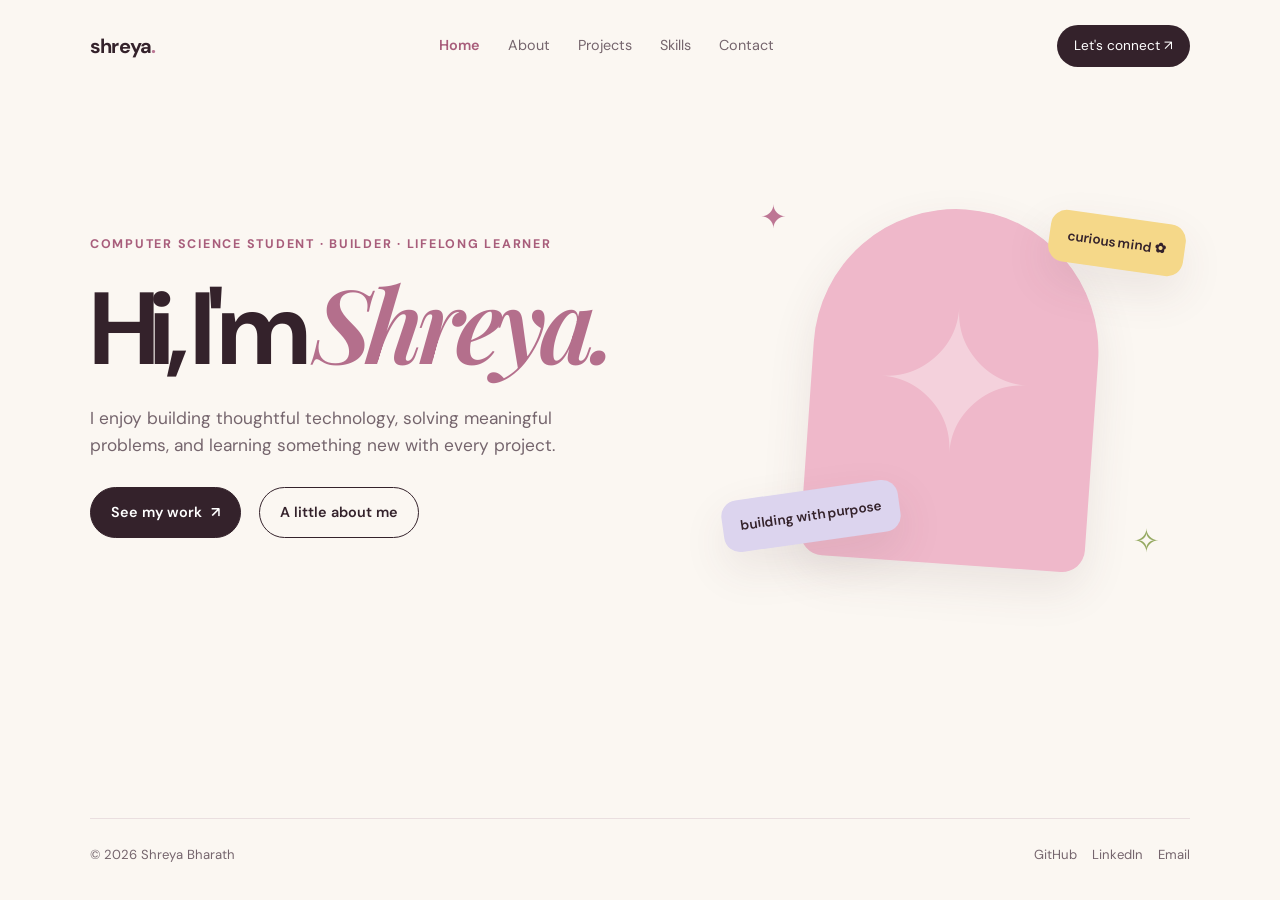
==== commit 72fb3ce7: "Created new pages for each tab" ====
--- a/index.html
+++ b/index.html
@@ -1,830 +1,53 @@
 <!DOCTYPE html>
 <html lang="en">
 <head>
-  <meta charset="UTF-8" />
-  <meta name="viewport" content="width=device-width, initial-scale=1.0" />
-  <meta name="description" content="Shreya Bharath's software engineering portfolio." />
-  <title>Shreya Bharath | Software Engineer</title>
-
-  <style>
-    @import url('https://fonts.googleapis.com/css2?family=DM+Sans:wght@400;500;600;700&family=Playfair+Display:ital,wght@0,600;1,600&display=swap');
-
-    :root {
-      --cream: #fbf7f2;
-      --paper: #fffdf9;
-      --ink: #34222b;
-      --muted: #75656d;
-      --pink: #efb8ca;
-      --pink-soft: #f8dfe8;
-      --lavender: #dcd4ee;
-      --sage: #c8d98f;
-      --yellow: #f5d889;
-      --line: #eadfe0;
-      --shadow: 0 18px 45px rgba(87, 55, 68, 0.1);
-    }
-
-    * {
-      box-sizing: border-box;
-      margin: 0;
-      padding: 0;
-    }
-
-    html {
-      scroll-behavior: smooth;
-    }
-
-    body {
-      background: var(--cream);
-      color: var(--ink);
-      font-family: 'DM Sans', sans-serif;
-      line-height: 1.6;
-      overflow-x: hidden;
-    }
-
-    a {
-      color: inherit;
-      text-decoration: none;
-    }
-
-    .container {
-      width: min(1100px, calc(100% - 40px));
-      margin: 0 auto;
-    }
-
-    .blob {
-      position: absolute;
-      z-index: -1;
-      border-radius: 50%;
-      filter: blur(1px);
-      opacity: 0.65;
-    }
-
-    .blob-one {
-      width: 260px;
-      height: 260px;
-      background: var(--pink-soft);
-      top: 80px;
-      right: -100px;
-    }
-
-    .blob-two {
-      width: 180px;
-      height: 180px;
-      background: var(--lavender);
-      top: 420px;
-      left: -90px;
-    }
-
-    nav {
-      display: flex;
-      align-items: center;
-      justify-content: space-between;
-      padding: 25px 0;
-    }
-
-    .logo {
-      font-weight: 700;
-      letter-spacing: -0.04em;
-      font-size: 1.25rem;
-    }
-
-    .logo span {
-      color: #ba7693;
-    }
-
-    .nav-links {
-      display: flex;
-      gap: 28px;
-      color: var(--muted);
-      font-size: 0.9rem;
-    }
-
-    .nav-links a:hover {
-      color: #a85d7b;
-    }
-
-    .nav-cta {
-      background: var(--ink);
-      color: white;
-      padding: 10px 17px;
-      border-radius: 999px;
-      font-size: 0.85rem;
-    }
-
-    .hero {
-      min-height: 680px;
-      display: grid;
-      grid-template-columns: 1.1fr 0.9fr;
-      align-items: center;
-      gap: 50px;
-      padding: 70px 0 100px;
-    }
-
-    .eyebrow {
-      color: #a85d7b;
-      font-size: 0.78rem;
-      font-weight: 700;
-      letter-spacing: 0.14em;
-      text-transform: uppercase;
-      margin-bottom: 19px;
-    }
-
-    h1 {
-      font-size: clamp(3.4rem, 8vw, 6.8rem);
-      line-height: 0.94;
-      letter-spacing: -0.08em;
-      max-width: 700px;
-    }
-
-    h1 em {
-      color: #b46f8c;
-      font-family: 'Playfair Display', serif;
-      font-weight: 600;
-      letter-spacing: -0.06em;
-    }
-
-    .hero-copy {
-      color: var(--muted);
-      font-size: 1.08rem;
-      max-width: 520px;
-      margin: 27px 0;
-    }
-
-    .hero-actions {
-      display: flex;
-      align-items: center;
-      gap: 18px;
-      flex-wrap: wrap;
-    }
-
-    .button {
-      display: inline-flex;
-      align-items: center;
-      gap: 9px;
-      border: 1px solid var(--ink);
-      border-radius: 999px;
-      padding: 13px 20px;
-      font-weight: 600;
-      font-size: 0.9rem;
-      transition: transform 0.2s, box-shadow 0.2s;
-    }
-
-    .button:hover {
-      transform: translateY(-3px);
-      box-shadow: var(--shadow);
-    }
-
-    .button.primary {
-      background: var(--ink);
-      color: white;
-    }
-
-    .button.secondary {
-      background: transparent;
-    }
-
-    .hero-art {
-      min-height: 390px;
-      position: relative;
-      display: grid;
-      place-items: center;
-    }
-
-    .portrait-card {
-      width: 285px;
-      height: 355px;
-      background: var(--pink);
-      border-radius: 150px 150px 24px 24px;
-      transform: rotate(4deg);
-      box-shadow: var(--shadow);
-      display: grid;
-      place-items: center;
-      overflow: hidden;
-    }
-
-    .portrait-card::before {
-      content: '✦';
-      color: white;
-      font-size: 12rem;
-      opacity: 0.35;
-    }
-
-    .art-note {
-      position: absolute;
-      background: var(--paper);
-      padding: 15px 18px;
-      border-radius: 16px;
-      box-shadow: var(--shadow);
-      font-size: 0.85rem;
-      font-weight: 600;
-    }
-
-    .note-one {
-      top: 25px;
-      right: 5px;
-      transform: rotate(8deg);
-      background: var(--yellow);
-    }
-
-    .note-two {
-      bottom: 40px;
-      left: 4px;
-      transform: rotate(-8deg);
-      background: var(--lavender);
-    }
-
-    .sparkle {
-      position: absolute;
-      color: #bd7694;
-      font-size: 2rem;
-    }
-
-    .sparkle-one {
-      top: 0;
-      left: 42px;
-    }
-
-    .sparkle-two {
-      right: 30px;
-      bottom: 15px;
-      color: #95a961;
-    }
-
-    section {
-      padding: 95px 0;
-    }
-
-    .section-heading {
-      display: flex;
-      justify-content: space-between;
-      align-items: end;
-      margin-bottom: 35px;
-      gap: 20px;
-    }
-
-    .section-heading h2 {
-      font-size: clamp(2rem, 4vw, 3rem);
-      letter-spacing: -0.06em;
-      line-height: 1;
-    }
-
-    .section-heading p {
-      color: var(--muted);
-      max-width: 420px;
-      font-size: 0.95rem;
-    }
-
-    .about-grid {
-      display: grid;
-      grid-template-columns: 1fr 1fr;
-      gap: 20px;
-    }
-
-    .card {
-      background: var(--paper);
-      border: 1px solid var(--line);
-      border-radius: 24px;
-      padding: 30px;
-      box-shadow: 0 8px 30px rgba(87, 55, 68, 0.04);
-    }
-
-    .about-card {
-      background: var(--lavender);
-    }
-
-    .about-card p {
-      font-size: 1.1rem;
-      max-width: 520px;
-    }
-
-    .mini-list {
-      display: grid;
-      gap: 17px;
-    }
-
-    .mini-item {
-      display: flex;
-      gap: 14px;
-      align-items: flex-start;
-    }
-
-    .mini-icon {
-      width: 35px;
-      height: 35px;
-      border-radius: 12px;
-      display: grid;
-      place-items: center;
-      background: var(--pink);
-      flex: 0 0 auto;
-    }
-
-    .mini-item:nth-child(2) .mini-icon {
-      background: var(--sage);
-    }
-
-    .mini-item:nth-child(3) .mini-icon {
-      background: var(--yellow);
-    }
-
-    .mini-item strong {
-      display: block;
-      font-size: 0.93rem;
-    }
-
-    .mini-item span {
-      display: block;
-      color: var(--muted);
-      font-size: 0.85rem;
-    }
-
-    .projects {
-      background: #f7eee9;
-    }
-
-    .project-list {
-      display: grid;
-      gap: 15px;
-    }
-
-    .project {
-      display: grid;
-      grid-template-columns: 100px 1fr auto;
-      gap: 25px;
-      align-items: center;
-      background: var(--paper);
-      border: 1px solid var(--line);
-      border-radius: 20px;
-      padding: 22px 25px;
-      transition: transform 0.2s, box-shadow 0.2s;
-    }
-
-    .project:hover {
-      transform: translateY(-4px);
-      box-shadow: var(--shadow);
-    }
-
-    .project-number {
-      font-family: 'Playfair Display', serif;
-      font-size: 2.2rem;
-      color: #b7849a;
-    }
-
-    .project h3 {
-      font-size: 1.25rem;
-      margin-bottom: 4px;
-    }
-
-    .project p {
-      color: var(--muted);
-      font-size: 0.9rem;
-    }
-
-    .tags {
-      display: flex;
-      gap: 7px;
-      flex-wrap: wrap;
-      margin-top: 10px;
-    }
-
-    .tag {
-      border: 1px solid #d9c8cf;
-      border-radius: 999px;
-      padding: 4px 9px;
-      color: #8d5f73;
-      font-size: 0.72rem;
-    }
-
-    .arrow {
-      width: 38px;
-      height: 38px;
-      border-radius: 50%;
-      background: var(--sage);
-      display: grid;
-      place-items: center;
-      font-size: 1.1rem;
-    }
-
-    .skills-grid {
-      display: grid;
-      grid-template-columns: repeat(4, 1fr);
-      gap: 14px;
-    }
-
-    .skill {
-      padding: 22px;
-      border-radius: 20px;
-      min-height: 125px;
-    }
-
-    .skill:nth-child(1) {
-      background: var(--pink-soft);
-    }
-
-    .skill:nth-child(2) {
-      background: var(--lavender);
-    }
-
-    .skill:nth-child(3) {
-      background: #e5efd1;
-    }
-
-    .skill:nth-child(4) {
-      background: #fff0bd;
-    }
-
-    .skill h3 {
-      font-size: 1rem;
-      margin-bottom: 8px;
-    }
-
-    .skill p {
-      color: var(--muted);
-      font-size: 0.84rem;
-    }
-
-    .contact {
-      text-align: center;
-      background: var(--ink);
-      color: var(--cream);
-      border-radius: 35px;
-      padding: 65px 30px;
-      margin: 30px auto 80px;
-    }
-
-    .contact h2 {
-      font-size: clamp(2.3rem, 6vw, 4.6rem);
-      letter-spacing: -0.07em;
-      line-height: 1;
-      margin-bottom: 17px;
-    }
-
-    .contact p {
-      color: #dfd0d4;
-      max-width: 480px;
-      margin: 0 auto 25px;
-    }
-
-    .contact .button {
-      border-color: var(--cream);
-      color: var(--cream);
-    }
-
-    footer {
-      display: flex;
-      justify-content: space-between;
-      border-top: 1px solid var(--line);
-      padding: 25px 0 35px;
-      color: var(--muted);
-      font-size: 0.82rem;
-    }
-
-    .socials {
-      display: flex;
-      gap: 15px;
-    }
-
-    .socials a:hover {
-      color: #a85d7b;
-    }
-
-    @media (max-width: 760px) {
-      .container {
-        width: min(100% - 28px, 600px);
-      }
-
-      .nav-links {
-        display: none;
-      }
-
-      .hero {
-        grid-template-columns: 1fr;
-        padding-top: 45px;
-        min-height: auto;
-      }
-
-      .hero-art {
-        min-height: 330px;
-      }
-
-      .portrait-card {
-        width: 235px;
-        height: 290px;
-      }
-
-      .section-heading,
-      .about-grid {
-        grid-template-columns: 1fr;
-        display: grid;
-      }
-
-      .project {
-        grid-template-columns: 45px 1fr auto;
-        gap: 14px;
-        padding: 19px;
-      }
-
-      .project-number {
-        font-size: 1.7rem;
-      }
-
-      .skills-grid {
-        grid-template-columns: 1fr 1fr;
-      }
-
-      footer {
-        gap: 15px;
-        flex-direction: column;
-      }
-    }
-  </style>
+<meta charset="UTF-8" />
+<meta name="viewport" content="width=device-width, initial-scale=1.0" />
+<meta name="description" content="Shreya Bharath's software engineering portfolio." />
+<title>Shreya Bharath | Software Engineer</title>
+<link rel="stylesheet" href="style.css" />
 </head>
-
 <body>
-  <div class="blob blob-one"></div>
-  <div class="blob blob-two"></div>
-
-  <header class="container">
-    <nav>
-      <a class="logo" href="#top">shreya<span>.</span></a>
-
-      <div class="nav-links">
-        <a href="#top">Home</a>
-        <a href="#about">About</a>
-        <a href="#projects">Projects</a>
-        <a href="#skills">Skills</a>
-        <a href="#contact">Contact</a>
-      </div>
-
-      <a class="nav-cta" href="#contact">Let's connect ↗</a>
-    </nav>
-  </header>
-
-  <main id="top">
-    <section class="container hero">
-      <div>
-        <p class="eyebrow">
-          Computer science student · builder · lifelong learner
-        </p>
-
-        <h1>Hi, I'm <em>Shreya.</em></h1>
-
-        <p class="hero-copy">
-          I enjoy building thoughtful technology, solving meaningful problems,
-          and learning something new with every project.
-        </p>
-
-        <div class="hero-actions">
-          <a class="button primary" href="#projects">
-            See my work <span>↗</span>
-          </a>
-
-          <a class="button secondary" href="#about">
-            A little about me
-          </a>
-        </div>
-      </div>
-
-      <div class="hero-art">
-        <div class="sparkle sparkle-one">✦</div>
-        <div class="portrait-card"></div>
-        <div class="art-note note-one">curious mind ✿</div>
-        <div class="art-note note-two">building with purpose</div>
-        <div class="sparkle sparkle-two">✧</div>
-      </div>
-    </section>
-
-    <section id="about" class="container">
-      <div class="section-heading">
-        <h2>A bit about me</h2>
-        <p>
-          My portfolio is a collection of the things I am learning, building,
-          and becoming.
-        </p>
-      </div>
-
-      <div class="about-grid">
-        <div class="card about-card">
-          <p>
-            I'm a Computer Science student at San Diego State University with a
-            growing interest in software engineering, artificial intelligence,
-            and machine learning.
-          </p>
-
-          <br />
-
-          <p>
-            I like taking an idea, breaking it into smaller problems, and
-            turning it into something useful.
-          </p>
-        </div>
-
-        <div class="card mini-list">
-          <div class="mini-item">
-            <div class="mini-icon">⌘</div>
-            <div>
-              <strong>Currently learning</strong>
-              <span>
-                Algorithms, machine learning, and full-stack development
-              </span>
-            </div>
-          </div>
-
-          <div class="mini-item">
-            <div class="mini-icon">♡</div>
-            <div>
-              <strong>What motivates me</strong>
-              <span>
-                Building technology that feels thoughtful and human
-              </span>
-            </div>
-          </div>
-
-          <div class="mini-item">
-            <div class="mini-icon">✦</div>
-            <div>
-              <strong>Outside of coding</strong>
-              <span>
-                Fitness, reading, creativity, and personal growth
-              </span>
-            </div>
-          </div>
-        </div>
-      </div>
-    </section>
-
-    <section id="projects" class="projects">
-      <div class="container">
-        <div class="section-heading">
-          <h2>Selected projects</h2>
-          <p>
-            A few projects that show how I think, experiment, and build.
-          </p>
-        </div>
-
-        <div class="project-list">
-          <article class="project">
-            <div class="project-number">01</div>
-
-            <div>
-              <h3>AI Health Manager</h3>
-              <p>
-                A planned medical-imaging project that combines chest X-ray
-                predictions with radiology reports while communicating
-                uncertainty and limitations clearly.
-              </p>
-
-              <div class="tags">
-                <span class="tag">AI</span>
-                <span class="tag">CNN</span>
-                <span class="tag">Streamlit</span>
-              </div>
-            </div>
-
-            <div class="arrow" title="Repository coming soon">✦</div>
-          </article>
-
-          <a
-            class="project"
-            href="https://github.com/shreyabharath27/AztecCounselor"
-            target="_blank"
-            rel="noreferrer"
-          >
-            <div class="project-number">02</div>
-
-            <div>
-              <h3>Aztec Counselor</h3>
-              <p>
-                A student-focused project designed to make academic planning
-                and support more accessible.
-              </p>
-
-              <div class="tags">
-                <span class="tag">Web app</span>
-                <span class="tag">JavaScript</span>
-                <span class="tag">UX</span>
-              </div>
-            </div>
-
-            <div class="arrow">↗</div>
-          </a>
-
-          <a
-            class="project"
-            href="https://github.com/shreyabharath27/TrafficDetection"
-            target="_blank"
-            rel="noreferrer"
-          >
-            <div class="project-number">03</div>
-
-            <div>
-              <h3>Traffic Detection</h3>
-              <p>
-                A computer vision project that processes camera footage to
-                detect and analyze traffic patterns.
-              </p>
-
-              <div class="tags">
-                <span class="tag">Python</span>
-                <span class="tag">OpenCV</span>
-                <span class="tag">Computer vision</span>
-              </div>
-            </div>
-
-            <div class="arrow">↗</div>
-          </a>
-
-          <a
-            class="project"
-            href="https://github.com/shreyabharath27/LineDetection"
-            target="_blank"
-            rel="noreferrer"
-          >
-            <div class="project-number">04</div>
-
-            <div>
-              <h3>Line Detection</h3>
-              <p>
-                An image-processing project exploring edge detection and
-                identifying lines from real-time camera input.
-              </p>
-
-              <div class="tags">
-                <span class="tag">Python</span>
-                <span class="tag">OpenCV</span>
-                <span class="tag">Image processing</span>
-              </div>
-            </div>
-
-            <div class="arrow">↗</div>
-          </a>
-        </div>
-      </div>
-    </section>
-
-    <section id="skills" class="container">
-      <div class="section-heading">
-        <h2>Tools I work with</h2>
-        <p>
-          Technologies I have used in coursework, projects, and continued
-          learning.
-        </p>
-      </div>
-
-      <div class="skills-grid">
-        <div class="skill">
-          <h3>Languages</h3>
-          <p>Python · Java · JavaScript · SQL</p>
-        </div>
-
-        <div class="skill">
-          <h3>Development</h3>
-          <p>HTML · CSS · Git · GitHub</p>
-        </div>
-
-        <div class="skill">
-          <h3>Data & AI</h3>
-          <p>Machine learning · OpenCV · Data analysis</p>
-        </div>
-
-        <div class="skill">
-          <h3>Strengths</h3>
-          <p>Problem solving · Collaboration · Learning quickly</p>
-        </div>
-      </div>
-    </section>
-
-    <section id="contact" class="container contact">
-      <h2>Let's build something meaningful.</h2>
-
-      <p>
-        I'm always open to new opportunities, conversations, and ideas worth
-        exploring.
-      </p>
-
-      <a class="button" href="mailto:your.email@example.com">
-        Get in touch ↗
-      </a>
-    </section>
-  </main>
-
-  <footer class="container">
-    <span>© 2026 Shreya Bharath</span>
-
-    <div class="socials">
-      <a
-        href="https://github.com/shreyabharath27"
-        target="_blank"
-        rel="noreferrer"
-      >
-        GitHub
-      </a>
-
-      <a href="https://www.linkedin.com" target="_blank" rel="noreferrer">
-        LinkedIn
-      </a>
-
-      <a href="mailto:your.email@example.com">Email</a>
-    </div>
-  </footer>
+<header class="container">
+<nav>
+<a class="logo" href="index.html">shreya<span>.</span></a>
+<div class="nav-links">
+<a href="index.html" class="active">Home</a>
+<a href="about.html">About</a>
+<a href="projects.html">Projects</a>
+<a href="skills.html">Skills</a>
+<a href="contact.html">Contact</a>
+</div>
+<a class="nav-cta" href="contact.html">Let's connect ↗</a>
+</nav>
+</header>
+<main>
+<section class="container hero">
+<div>
+<p class="eyebrow">Computer science student · builder · lifelong learner</p>
+<h1>Hi, I'm <em>Shreya.</em></h1>
+<p class="hero-copy">I enjoy building thoughtful technology, solving meaningful problems, and learning something new with every project.</p>
+<div class="hero-actions">
+<a class="button primary" href="projects.html">See my work <span>↗</span></a>
+<a class="button" href="about.html">A little about me</a>
+</div>
+</div>
+<div class="hero-art">
+<div class="sparkle sparkle-one">✦</div>
+<div class="portrait-card"></div>
+<div class="art-note note-one">curious mind ✿</div>
+<div class="art-note note-two">building with purpose</div>
+<div class="sparkle sparkle-two">✧</div>
+</div>
+</section>
+</main>
+<footer class="container">
+<span>© 2026 Shreya Bharath</span>
+<div class="socials">
+<a href="https://github.com/shreyabharath27" target="_blank" rel="noreferrer">GitHub</a>
+<a href="https://www.linkedin.com/in/shreyabharath/" target="_blank" rel="noreferrer">LinkedIn</a>
+<a href="mailto:sbharath6825@sdsu.edu">Email</a>
+</div>
+</footer>
 </body>
-</html>+</html>
--- a/style.css
+++ b/style.css
@@ -0,0 +1,85 @@
+@import url('https://fonts.googleapis.com/css2?family=DM+Sans:wght@400;500;600;700&family=Playfair+Display:ital,wght@0,600;1,600&display=swap');
+:root{--cream:#fbf7f2;--paper:#fffdf9;--ink:#34222b;--muted:#75656d;--pink:#efb8ca;--pink-soft:#f8dfe8;--lavender:#dcd4ee;--sage:#c8d98f;--yellow:#f5d889;--line:#eadfe0;--shadow:0 18px 45px rgba(87,55,68,.1)}
+*{box-sizing:border-box;margin:0;padding:0}
+html{scroll-behavior:smooth}
+body{background:var(--cream);color:var(--ink);font-family:'DM Sans',sans-serif;line-height:1.6;overflow-x:hidden;min-height:100vh;display:flex;flex-direction:column}
+main{flex:1}
+a{color:inherit;text-decoration:none}
+.container{width:min(1100px,calc(100% - 40px));margin:0 auto}
+nav{display:flex;align-items:center;justify-content:space-between;padding:25px 0}
+.logo{font-weight:700;letter-spacing:-.04em;font-size:1.25rem}
+.logo span{color:#ba7693}
+.nav-links{display:flex;gap:28px;color:var(--muted);font-size:.9rem}
+.nav-links a:hover,.nav-links a.active{color:#a85d7b}
+.nav-links a.active{font-weight:600}
+.nav-cta{background:var(--ink);color:#fff;padding:10px 17px;border-radius:999px;font-size:.85rem}
+.hero{min-height:620px;display:grid;grid-template-columns:1.1fr .9fr;align-items:center;gap:50px;padding:50px 0 80px}
+.eyebrow{color:#a85d7b;font-size:.78rem;font-weight:700;letter-spacing:.14em;text-transform:uppercase;margin-bottom:19px}
+h1{font-size:clamp(3.4rem,8vw,6.8rem);line-height:.94;letter-spacing:-.08em;max-width:700px}
+h1 em{color:#b46f8c;font-family:'Playfair Display',serif;font-weight:600;letter-spacing:-.06em}
+.hero-copy{color:var(--muted);font-size:1.08rem;max-width:520px;margin:27px 0}
+.hero-actions{display:flex;align-items:center;gap:18px;flex-wrap:wrap}
+.button{display:inline-flex;align-items:center;gap:9px;border:1px solid var(--ink);border-radius:999px;padding:13px 20px;font-weight:600;font-size:.9rem;transition:transform .2s,box-shadow .2s}
+.button:hover{transform:translateY(-3px);box-shadow:var(--shadow)}
+.button.primary{background:var(--ink);color:#fff}
+.hero-art{min-height:390px;position:relative;display:grid;place-items:center}
+.portrait-card{width:285px;height:355px;background:var(--pink);border-radius:150px 150px 24px 24px;transform:rotate(4deg);box-shadow:var(--shadow);display:grid;place-items:center;overflow:hidden}
+.portrait-card::before{content:'✦';color:#fff;font-size:12rem;opacity:.35}
+.art-note{position:absolute;padding:15px 18px;border-radius:16px;box-shadow:var(--shadow);font-size:.85rem;font-weight:600}
+.note-one{top:25px;right:5px;transform:rotate(8deg);background:var(--yellow)}
+.note-two{bottom:40px;left:4px;transform:rotate(-8deg);background:var(--lavender)}
+.sparkle{position:absolute;color:#bd7694;font-size:2rem}
+.sparkle-one{top:0;left:42px}
+.sparkle-two{right:30px;bottom:15px;color:#95a961}
+.page{padding:50px 0 90px}
+.section-heading{display:flex;justify-content:space-between;align-items:end;margin-bottom:35px;gap:20px}
+.section-heading h1{font-size:clamp(2.4rem,5vw,3.6rem);letter-spacing:-.06em;line-height:1}
+.section-heading p{color:var(--muted);max-width:420px;font-size:.95rem}
+.about-grid{display:grid;grid-template-columns:1fr 1fr;gap:20px}
+.card{background:var(--paper);border:1px solid var(--line);border-radius:24px;padding:30px;box-shadow:0 8px 30px rgba(87,55,68,.04)}
+.about-card{background:var(--lavender)}
+.about-card p{font-size:1.1rem;max-width:520px;margin-bottom:18px}
+.mini-list{display:grid;gap:17px}
+.mini-item{display:flex;gap:14px;align-items:flex-start}
+.mini-icon{width:35px;height:35px;border-radius:12px;display:grid;place-items:center;background:var(--pink);flex:0 0 auto}
+.mini-item:nth-child(2) .mini-icon{background:var(--sage)}
+.mini-item:nth-child(3) .mini-icon{background:var(--yellow)}
+.mini-item strong{display:block;font-size:.93rem}
+.mini-item span{display:block;color:var(--muted);font-size:.85rem}
+.project-list{display:grid;gap:15px}
+.project{display:grid;grid-template-columns:100px 1fr auto;gap:25px;align-items:center;background:var(--paper);border:1px solid var(--line);border-radius:20px;padding:22px 25px;transition:transform .2s,box-shadow .2s}
+.project:hover{transform:translateY(-4px);box-shadow:var(--shadow)}
+.project-number{font-family:'Playfair Display',serif;font-size:2.2rem;color:#b7849a}
+.project h3{font-size:1.25rem;margin-bottom:4px}
+.project p{color:var(--muted);font-size:.9rem}
+.tags{display:flex;gap:7px;flex-wrap:wrap;margin-top:10px}
+.tag{border:1px solid #d9c8cf;border-radius:999px;padding:4px 9px;color:#8d5f73;font-size:.72rem}
+.arrow{width:38px;height:38px;border-radius:50%;background:var(--sage);display:grid;place-items:center;font-size:1.1rem}
+.skills-grid{display:grid;grid-template-columns:repeat(3,1fr);gap:14px}
+.skill{padding:26px;border-radius:20px;min-height:140px}
+.skill:nth-child(1){background:var(--pink-soft)}
+.skill:nth-child(2){background:var(--lavender)}
+.skill:nth-child(3){background:#e5efd1}
+.skill:nth-child(4){background:#fff0bd}
+.skill:nth-child(5){background:var(--pink-soft)}
+.skill h3{font-size:1rem;margin-bottom:8px}
+.skill p{color:var(--muted);font-size:.88rem}
+.contact{text-align:center;background:var(--ink);color:var(--cream);border-radius:35px;padding:70px 30px}
+.contact h1{font-size:clamp(2.3rem,6vw,4.6rem);letter-spacing:-.07em;line-height:1;margin:0 auto 17px}
+.contact p{color:#dfd0d4;max-width:480px;margin:0 auto 25px}
+.contact .button{border-color:var(--cream);color:var(--cream);margin:4px}
+footer{display:flex;justify-content:space-between;border-top:1px solid var(--line);padding:25px 0 35px;color:var(--muted);font-size:.82rem}
+.socials{display:flex;gap:15px}
+.socials a:hover{color:#a85d7b}
+@media(max-width:760px){
+.container{width:min(100% - 28px,600px)}
+nav{flex-wrap:wrap;gap:12px}
+.nav-links{order:3;width:100%;gap:16px;overflow-x:auto;font-size:.85rem}
+.hero{grid-template-columns:1fr;padding-top:30px;min-height:auto}
+.hero-art{min-height:330px}
+.portrait-card{width:235px;height:290px}
+.section-heading,.about-grid{grid-template-columns:1fr;display:grid}
+.project{grid-template-columns:45px 1fr auto;gap:14px;padding:19px}
+.project-number{font-size:1.7rem}
+.skills-grid{grid-template-columns:1fr 1fr}
+footer{gap:15px;flex-direction:column}}
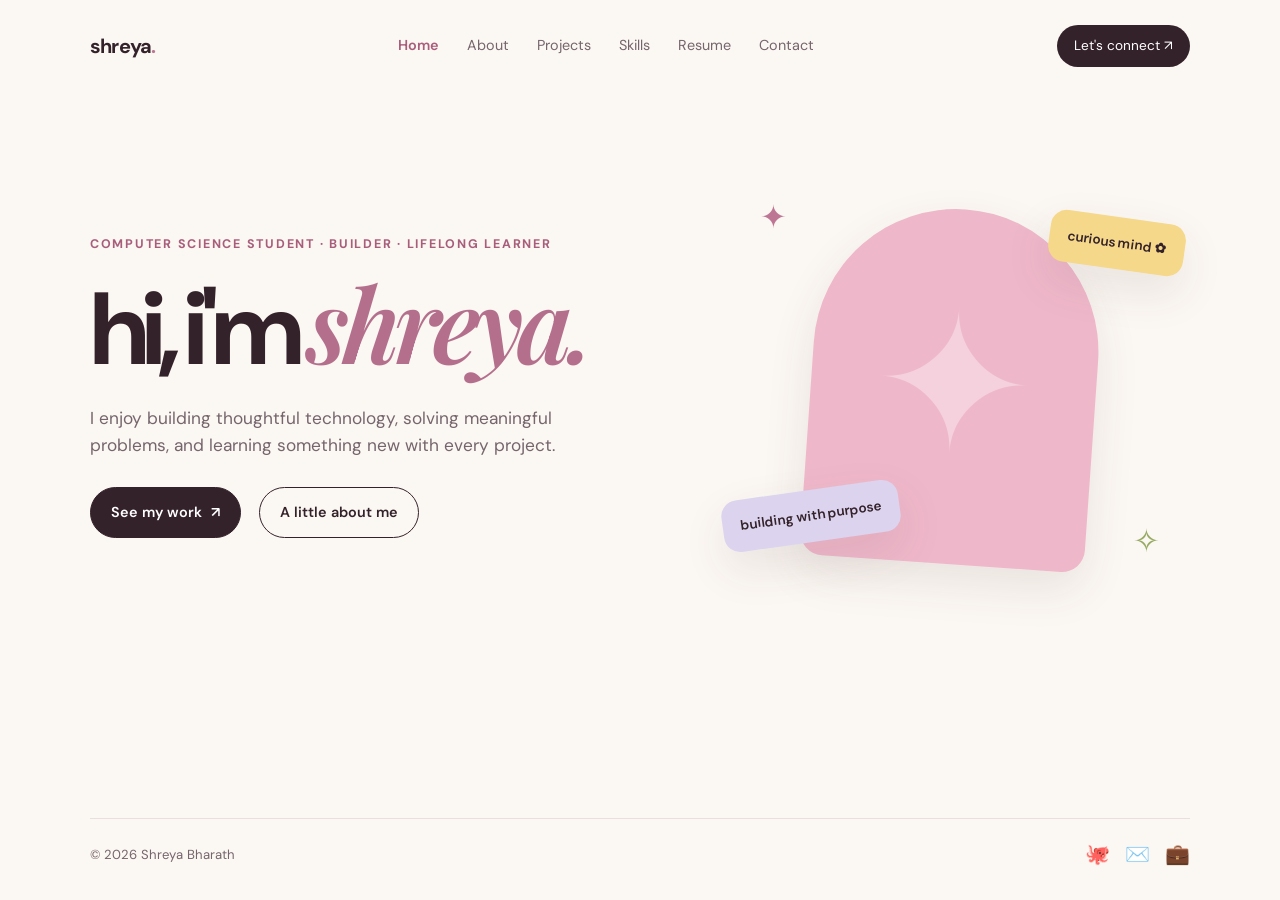
==== commit e0d93f6e: "new changes" ====
--- a/index.html
+++ b/index.html
@@ -16,6 +16,7 @@
 <a href="about.html">About</a>
 <a href="projects.html">Projects</a>
 <a href="skills.html">Skills</a>
+<a href="resume.html">Resume</a>
 <a href="contact.html">Contact</a>
 </div>
 <a class="nav-cta" href="contact.html">Let's connect ↗</a>
@@ -44,9 +45,9 @@
 <footer class="container">
 <span>© 2026 Shreya Bharath</span>
 <div class="socials">
-<a href="https://github.com/shreyabharath27" target="_blank" rel="noreferrer">GitHub</a>
-<a href="https://www.linkedin.com/in/shreyabharath/" target="_blank" rel="noreferrer">LinkedIn</a>
-<a href="mailto:sbharath6825@sdsu.edu">Email</a>
+<a href="https://github.com/shreyabharath27" target="_blank" rel="noreferrer" aria-label="GitHub" title="GitHub">🐙</a>
+<a href="mailto:sbharath6825@sdsu.edu" aria-label="Email" title="Email">✉️</a>
+<a href="https://www.linkedin.com/in/shreyabharath/" target="_blank" rel="noreferrer" aria-label="LinkedIn" title="LinkedIn">💼</a>
 </div>
 </footer>
 </body>
--- a/style.css
+++ b/style.css
@@ -83,3 +83,20 @@
 .project-number{font-size:1.7rem}
 .skills-grid{grid-template-columns:1fr 1fr}
 footer{gap:15px;flex-direction:column}}
+.built-with{margin-top:14px;font-size:.78rem!important;font-weight:600;color:var(--ink)!important}
+.project .tags{margin-top:6px}
+h1{text-transform:lowercase}
+.intro{margin-bottom:20px}
+.intro p{font-size:1.15rem;max-width:760px}
+.card h3{font-size:1.05rem;margin-bottom:14px;text-transform:lowercase}
+.balls{list-style:none;display:grid;gap:12px}
+.balls li{position:relative;padding-left:30px;font-size:.93rem;color:var(--muted)}
+.balls li::before{content:'🎾';position:absolute;left:0;top:0}
+.balls strong{color:var(--ink)}
+.socials a{font-size:1.25rem;line-height:1}
+.emoji-links{display:flex;justify-content:center;gap:16px;margin-top:8px}
+.emoji-links a{width:64px;height:64px;border:1px solid var(--cream);border-radius:50%;display:grid;place-items:center;font-size:1.8rem;transition:transform .2s,background .2s}
+.emoji-links a:hover{transform:translateY(-4px);background:rgba(255,255,255,.1)}
+.resume-actions{display:flex;gap:12px;flex-wrap:wrap}
+.resume-frame{width:100%;height:min(1100px,85vh);border:1px solid var(--line);border-radius:20px;background:var(--paper);box-shadow:var(--shadow)}
+.resume-fallback{margin-top:14px;color:var(--muted);font-size:.85rem}
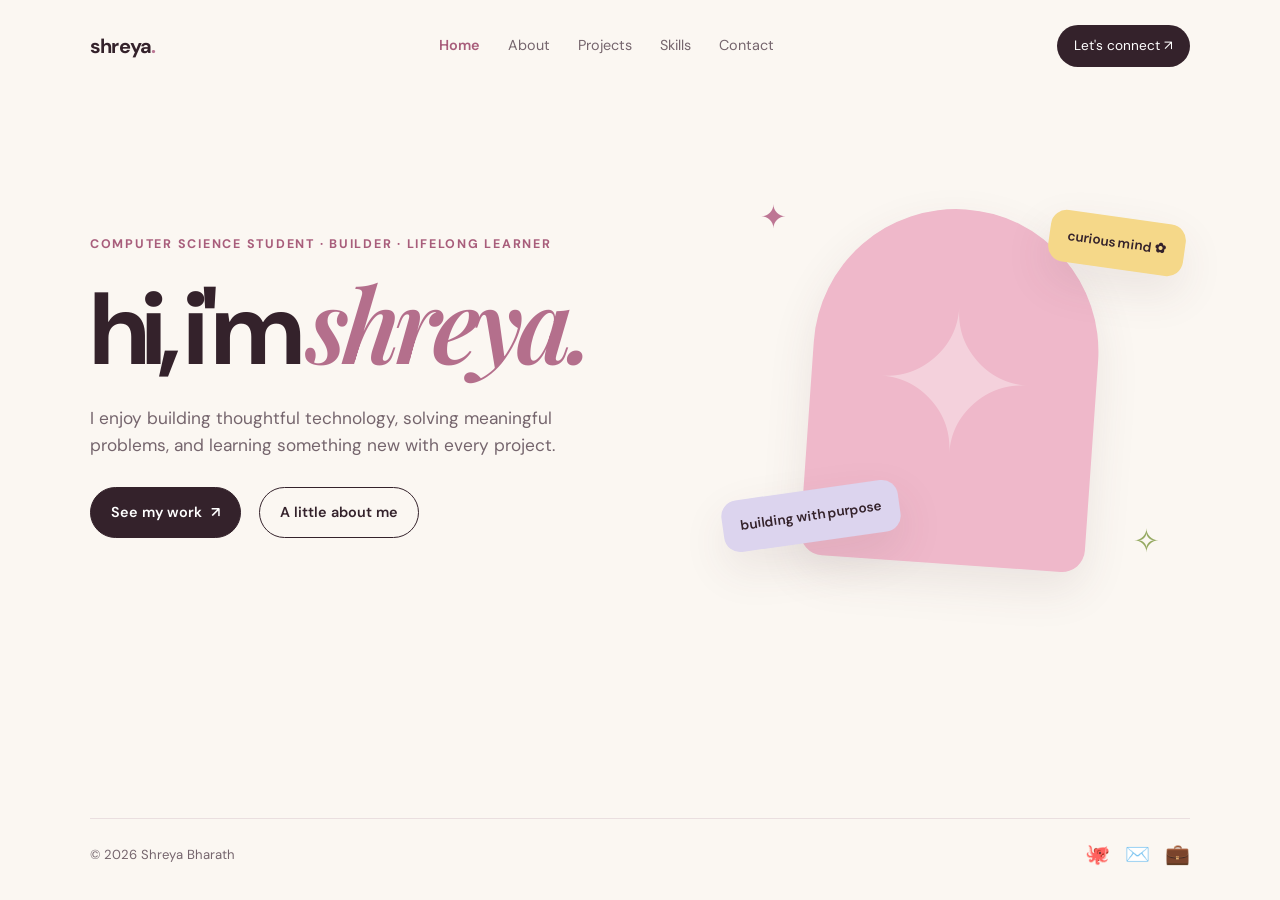
==== commit 263ffc16: "Update index.html" ====
--- a/index.html
+++ b/index.html
@@ -16,7 +16,6 @@
 <a href="about.html">About</a>
 <a href="projects.html">Projects</a>
 <a href="skills.html">Skills</a>
-<a href="resume.html">Resume</a>
 <a href="contact.html">Contact</a>
 </div>
 <a class="nav-cta" href="contact.html">Let's connect ↗</a>
